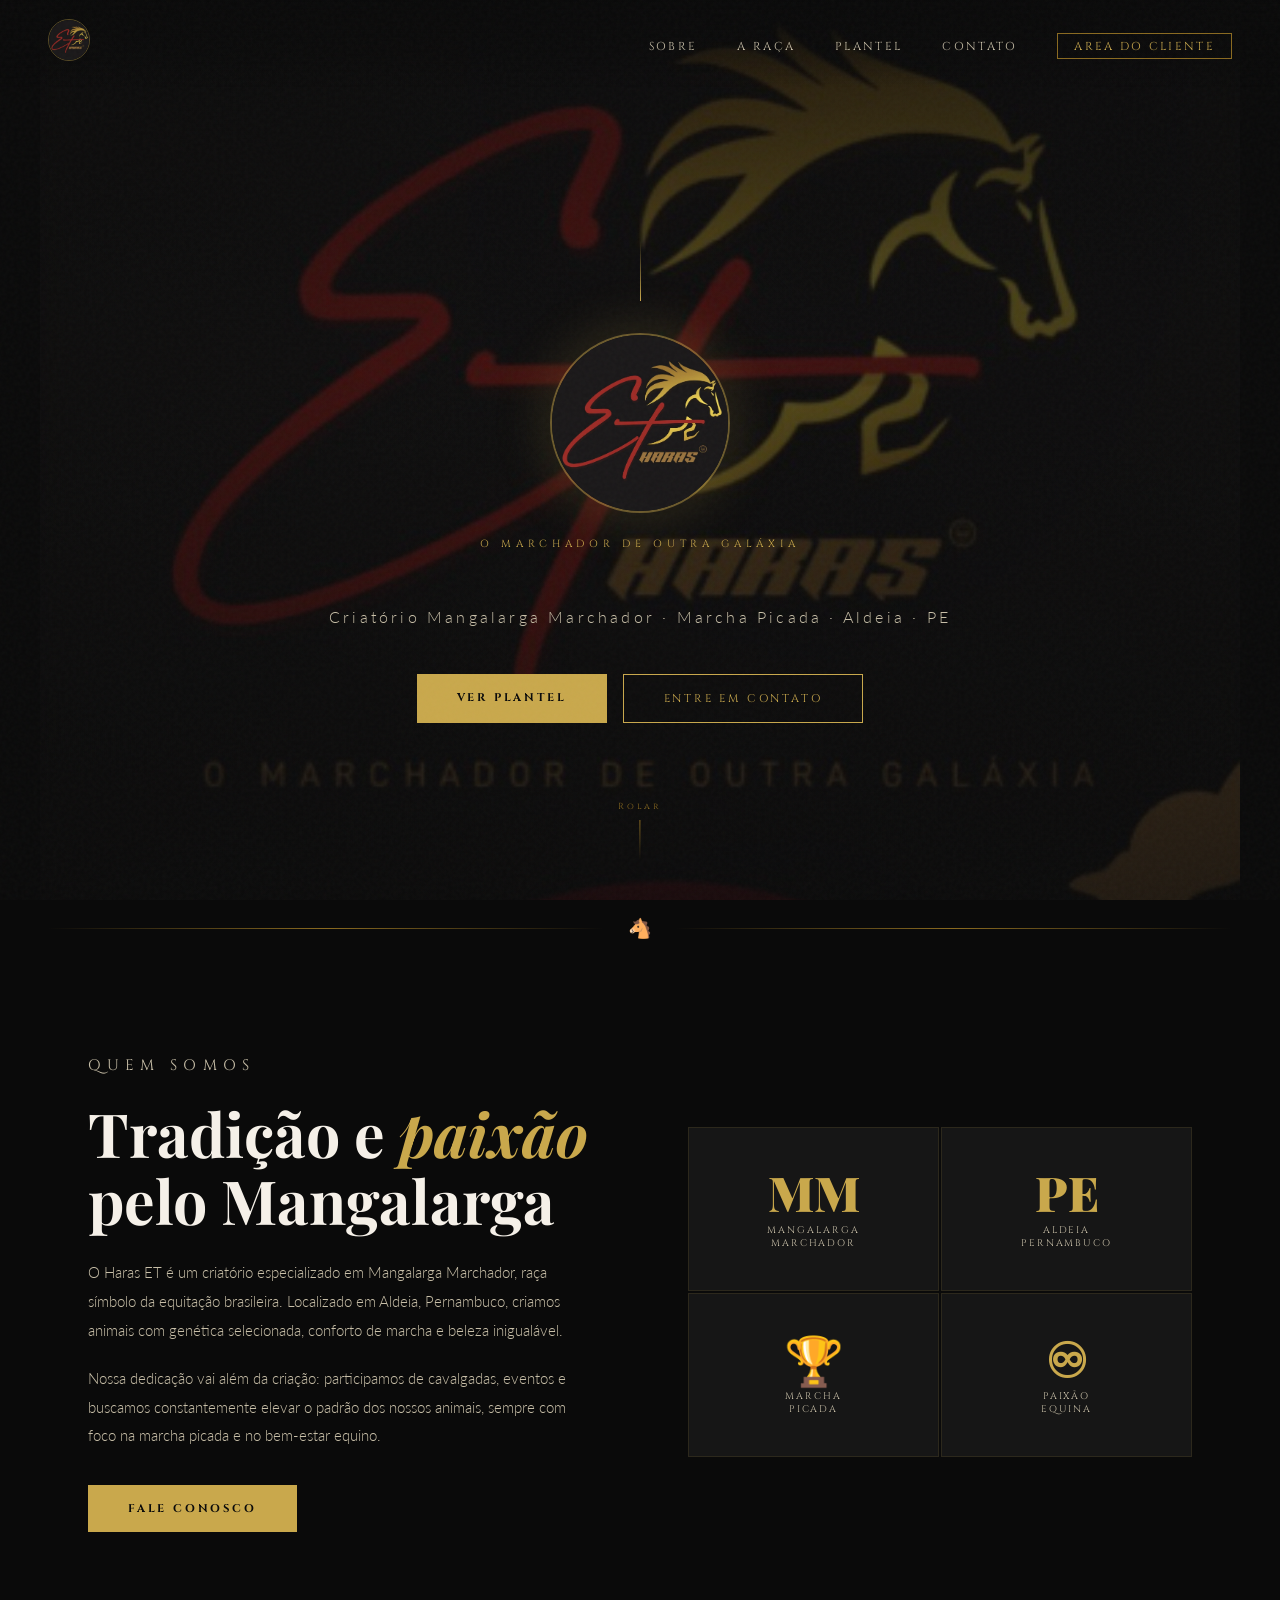
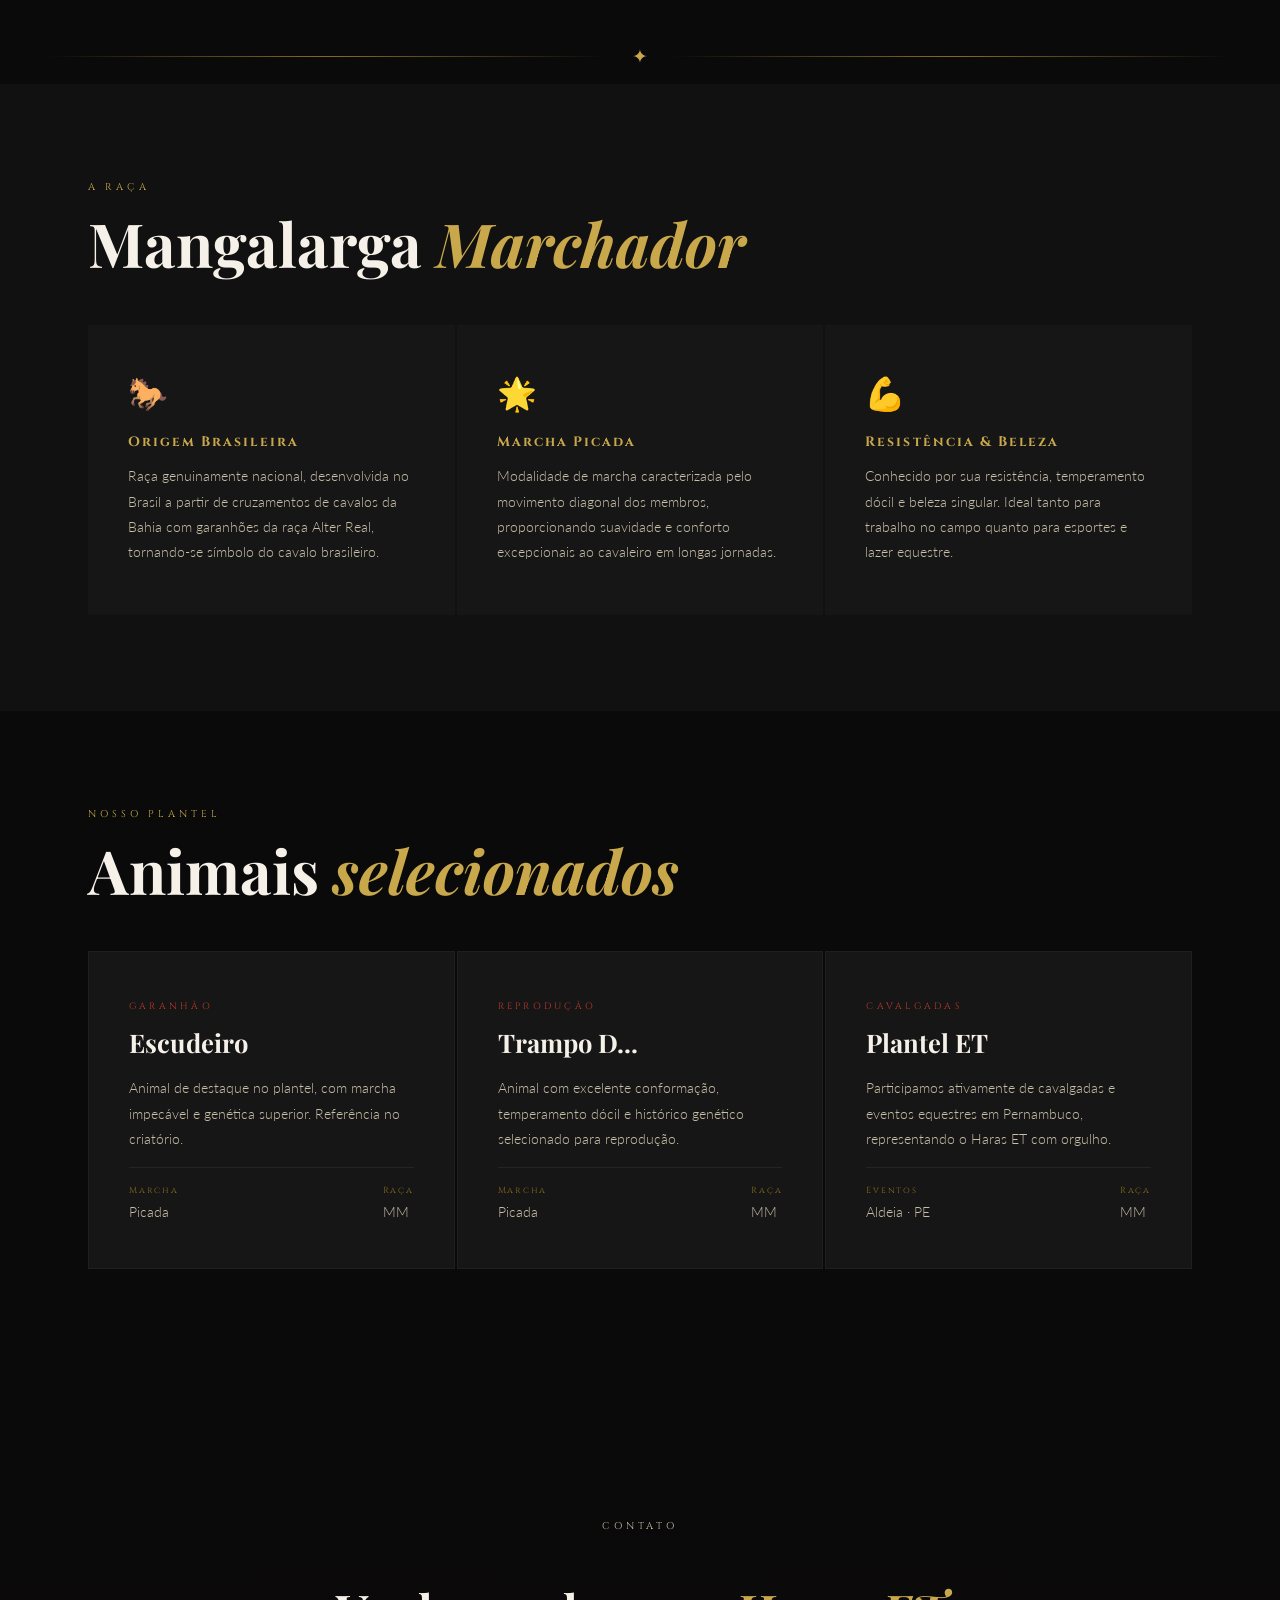
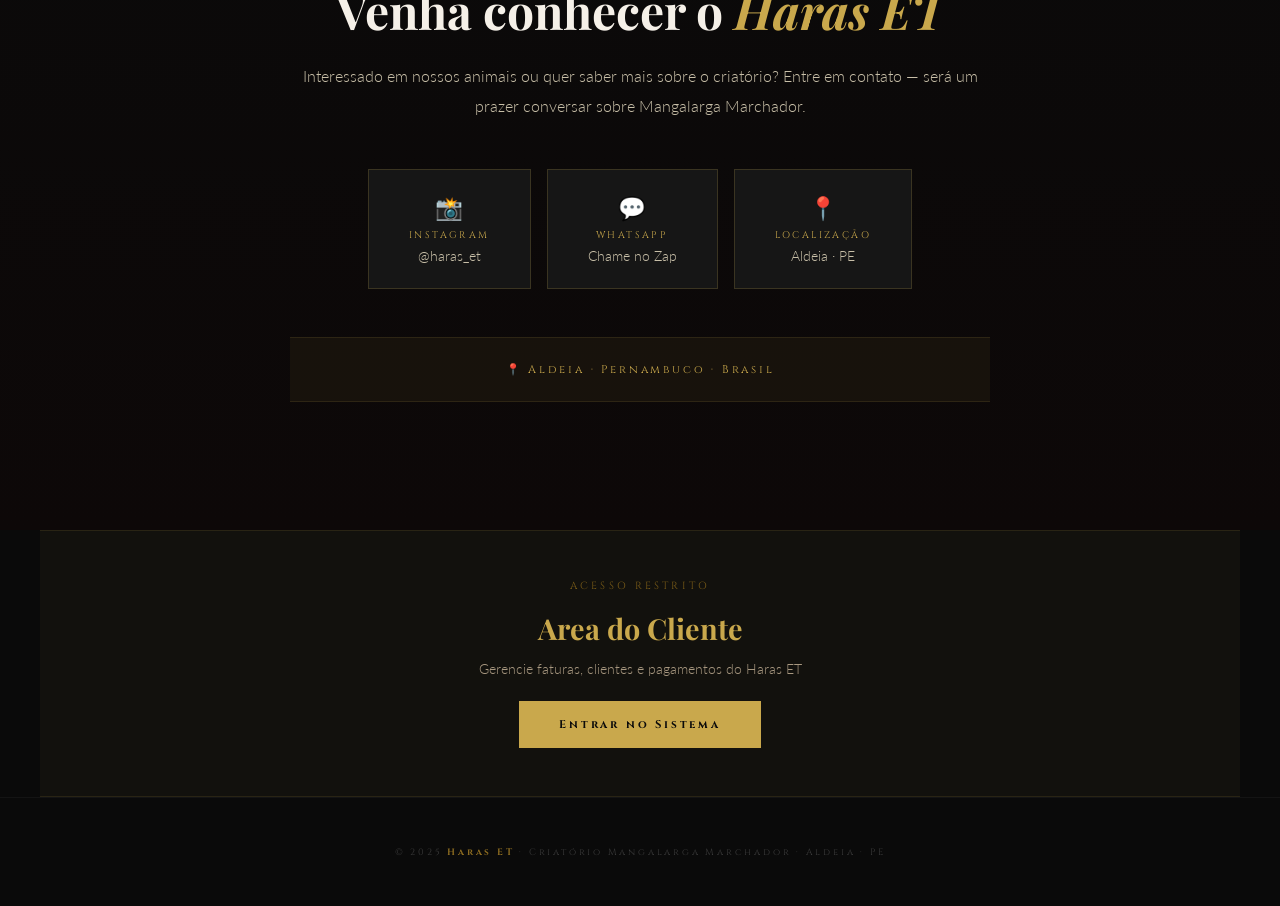
==== index.html @ 12cf3edc "Inicio" ====
<!DOCTYPE html>
<html lang="pt-BR">
<head>
  <meta charset="UTF-8" />
  <meta name="viewport" content="width=device-width, initial-scale=1.0" />
  <title>Haras ET — Criatório Mangalarga Marchador</title>
  <link href="https://fonts.googleapis.com/css2?family=Playfair+Display:ital,wght@0,700;0,900;1,700&family=Cinzel:wght@400;600;900&family=Lato:wght@300;400;700&display=swap" rel="stylesheet" />
  <style>
    :root {
      --gold: #c9a84c;
      --gold-light: #e8c97e;
      --gold-dark: #8a6a20;
      --red: #8b1a1a;
      --red-bright: #c0392b;
      --black: #0a0a0a;
      --black-soft: #111111;
      --black-card: #161616;
      --white: #f5f0e8;
      --white-dim: #c8bfa8;
      --grain: url("data:image/svg+xml,%3Csvg viewBox='0 0 256 256' xmlns='http://www.w3.org/2000/svg'%3E%3Cfilter id='noise'%3E%3CfeTurbulence type='fractalNoise' baseFrequency='0.9' numOctaves='4' stitchTiles='stitch'/%3E%3C/filter%3E%3Crect width='100%25' height='100%25' filter='url(%23noise)' opacity='0.08'/%3E%3C/svg%3E");
    }

    *, *::before, *::after { box-sizing: border-box; margin: 0; padding: 0; }

    html { scroll-behavior: smooth; }

    body {
      background: var(--black);
      color: var(--white);
      font-family: 'Lato', sans-serif;
      font-weight: 300;
      overflow-x: hidden;
    }

    /* ── GRAIN OVERLAY ── */
    body::before {
      content: '';
      position: fixed;
      inset: 0;
      background-image: var(--grain);
      pointer-events: none;
      z-index: 999;
      opacity: 0.4;
    }

    /* ── NAV ── */
    nav {
      position: fixed;
      top: 0; left: 0; right: 0;
      z-index: 100;
      display: flex;
      align-items: center;
      justify-content: space-between;
      padding: 1.2rem 3rem;
      background: linear-gradient(to bottom, rgba(10,10,10,0.95), transparent);
      transition: background 0.3s;
    }
    nav.scrolled {
      background: rgba(10,10,10,0.97);
      border-bottom: 1px solid rgba(201,168,76,0.15);
    }
    .nav-logo {
      font-family: 'Cinzel', serif;
      font-size: 1.1rem;
      font-weight: 900;
      letter-spacing: 0.25em;
      color: var(--gold);
      text-transform: uppercase;
      text-decoration: none;
    }
    .nav-links {
      display: flex;
      gap: 2.5rem;
      list-style: none;
    }
    .nav-links a {
      font-family: 'Cinzel', serif;
      font-size: 0.72rem;
      letter-spacing: 0.2em;
      color: var(--white-dim);
      text-decoration: none;
      text-transform: uppercase;
      transition: color 0.2s;
    }
    .nav-links a:hover { color: var(--gold); }
    .nav-cliente { color: var(--gold) !important; border: 1px solid var(--gold-dark); padding: .3rem 1rem !important; transition: all .2s !important; }
    .nav-cliente:hover { background: rgba(201,168,76,.15) !important; border-color: var(--gold) !important; }

    /* ── HERO ── */
    #hero {
      position: relative;
      min-height: 100vh;
      display: flex;
      flex-direction: column;
      align-items: center;
      justify-content: center;
      text-align: center;
      padding: 8rem 2rem 4rem;
      overflow: hidden;
    }
    .hero-bg {
      position: absolute;
      inset: 0;
      background: var(--black);
    }
    .hero-banner-img {
      position: absolute;
      inset: 0;
      width: 100%;
      height: 100%;
      object-fit: cover;
      object-position: center top;
      opacity: 0.45;
      filter: saturate(1.1);
    }
    .hero-banner-overlay {
      position: absolute;
      inset: 0;
      background:
        linear-gradient(to bottom, rgba(10,10,10,0.55) 0%, rgba(10,10,10,0.2) 40%, rgba(10,10,10,0.7) 100%),
        linear-gradient(to right, rgba(10,10,10,0.3), transparent, rgba(10,10,10,0.3));
    }
    .hero-horse-bg {
      position: absolute;
      inset: 0;
      display: flex;
      align-items: center;
      justify-content: center;
      opacity: 0.04;
      pointer-events: none;
    }
    .hero-horse-bg svg {
      width: 70vmin;
      height: 70vmin;
    }
    .hero-line {
      width: 1px;
      height: 60px;
      background: linear-gradient(to bottom, transparent, var(--gold));
      margin: 0 auto 2rem;
      animation: fadeDown 1.2s ease forwards;
      opacity: 0;
      animation-delay: 0.3s;
    }
    .hero-tag {
      font-family: 'Cinzel', serif;
      font-size: 0.65rem;
      letter-spacing: 0.45em;
      color: var(--gold);
      text-transform: uppercase;
      margin-bottom: 1.5rem;
      opacity: 0;
      animation: fadeUp 1s ease forwards;
      animation-delay: 0.6s;
    }
    .hero-title {
      font-family: 'Playfair Display', serif;
      font-size: clamp(4rem, 12vw, 9rem);
      font-weight: 900;
      line-height: 0.9;
      letter-spacing: -0.02em;
      margin-bottom: 0.3rem;
      opacity: 0;
      animation: fadeUp 1s ease forwards;
      animation-delay: 0.8s;
    }
    .hero-title .et {
      color: var(--red-bright);
      font-style: italic;
    }
    .hero-title .haras {
      display: block;
      font-size: 0.38em;
      letter-spacing: 0.55em;
      color: var(--gold);
      font-style: normal;
      font-weight: 400;
      font-family: 'Cinzel', serif;
      margin-top: 0.4em;
    }
    .hero-sub {
      font-family: 'Lato', sans-serif;
      font-weight: 300;
      font-size: clamp(0.85rem, 2vw, 1rem);
      letter-spacing: 0.2em;
      color: var(--white-dim);
      margin-top: 2rem;
      opacity: 0;
      animation: fadeUp 1s ease forwards;
      animation-delay: 1s;
    }
    .hero-cta {
      margin-top: 3rem;
      opacity: 0;
      animation: fadeUp 1s ease forwards;
      animation-delay: 1.2s;
      display: flex;
      gap: 1rem;
      flex-wrap: wrap;
      justify-content: center;
    }
    .btn {
      font-family: 'Cinzel', serif;
      font-size: 0.7rem;
      letter-spacing: 0.25em;
      text-transform: uppercase;
      padding: 1rem 2.5rem;
      border: none;
      cursor: pointer;
      text-decoration: none;
      transition: all 0.3s;
      display: inline-block;
    }
    .btn-primary {
      background: var(--gold);
      color: var(--black);
      font-weight: 700;
    }
    .btn-primary:hover {
      background: var(--gold-light);
      transform: translateY(-2px);
      box-shadow: 0 8px 30px rgba(201,168,76,0.4);
    }
    .btn-outline {
      background: transparent;
      color: var(--gold);
      border: 1px solid var(--gold);
    }
    .btn-outline:hover {
      background: rgba(201,168,76,0.1);
      transform: translateY(-2px);
    }
    .scroll-hint {
      position: absolute;
      bottom: 2.5rem;
      left: 50%;
      transform: translateX(-50%);
      display: flex;
      flex-direction: column;
      align-items: center;
      gap: 0.5rem;
      opacity: 0;
      animation: fadeIn 1s ease forwards;
      animation-delay: 1.8s;
    }
    .scroll-hint span {
      font-family: 'Cinzel', serif;
      font-size: 0.55rem;
      letter-spacing: 0.3em;
      color: var(--gold-dark);
    }
    .scroll-dot {
      width: 1px;
      height: 40px;
      background: linear-gradient(to bottom, var(--gold-dark), transparent);
      animation: scrollPulse 2s ease-in-out infinite;
    }

    /* ── DIVIDER ── */
    .divider {
      display: flex;
      align-items: center;
      gap: 1.5rem;
      padding: 0 3rem;
      margin: 1rem 0;
    }
    .divider-line { flex: 1; height: 1px; background: linear-gradient(to right, transparent, var(--gold-dark), transparent); }
    .divider-emblem {
      color: var(--gold);
      font-size: 1.2rem;
    }

    /* ── SECTIONS ── */
    section {
      padding: 6rem 3rem;
      max-width: 1200px;
      margin: 0 auto;
    }
    .section-label {
      font-family: 'Cinzel', serif;
      font-size: 0.62rem;
      letter-spacing: 0.4em;
      color: var(--gold);
      text-transform: uppercase;
      margin-bottom: 1rem;
    }
    .section-title {
      font-family: 'Playfair Display', serif;
      font-size: clamp(2.2rem, 5vw, 3.8rem);
      font-weight: 700;
      line-height: 1.1;
      margin-bottom: 1.5rem;
    }
    .section-title em { color: var(--gold); font-style: italic; }

    /* ── ABOUT ── */
    #sobre {
      display: grid;
      grid-template-columns: 1fr 1fr;
      gap: 6rem;
      align-items: center;
    }
    .about-text p {
      color: var(--white-dim);
      line-height: 1.9;
      margin-bottom: 1.2rem;
      font-size: 0.95rem;
    }
    .about-stats {
      display: grid;
      grid-template-columns: 1fr 1fr;
      gap: 2px;
    }
    .stat-card {
      background: var(--black-card);
      border: 1px solid rgba(201,168,76,0.12);
      padding: 2.5rem 2rem;
      text-align: center;
      position: relative;
      transition: border-color 0.3s, transform 0.3s;
    }
    .stat-card:hover {
      border-color: rgba(201,168,76,0.5);
      transform: translateY(-3px);
    }
    .stat-card::before {
      content: '';
      position: absolute;
      top: 0; left: 0; right: 0;
      height: 2px;
      background: linear-gradient(to right, transparent, var(--gold), transparent);
      opacity: 0;
      transition: opacity 0.3s;
    }
    .stat-card:hover::before { opacity: 1; }
    .stat-number {
      font-family: 'Playfair Display', serif;
      font-size: 3rem;
      font-weight: 900;
      color: var(--gold);
      line-height: 1;
    }
    .stat-label {
      font-family: 'Cinzel', serif;
      font-size: 0.6rem;
      letter-spacing: 0.2em;
      color: var(--white-dim);
      text-transform: uppercase;
      margin-top: 0.5rem;
    }

    /* ── RAÇA ── */
    #raca {
      background: var(--black-soft);
      max-width: 100%;
      padding: 6rem 0;
    }
    #raca .inner {
      max-width: 1200px;
      margin: 0 auto;
      padding: 0 3rem;
    }
    .breed-grid {
      display: grid;
      grid-template-columns: repeat(3, 1fr);
      gap: 2px;
      margin-top: 3rem;
    }
    .breed-card {
      background: var(--black-card);
      padding: 3rem 2.5rem;
      border-bottom: 2px solid transparent;
      transition: border-color 0.3s, background 0.3s;
      position: relative;
      overflow: hidden;
    }
    .breed-card::after {
      content: '';
      position: absolute;
      bottom: 0; left: 0; right: 0;
      height: 2px;
      background: linear-gradient(to right, var(--red), var(--gold));
      transform: scaleX(0);
      transition: transform 0.4s ease;
    }
    .breed-card:hover::after { transform: scaleX(1); }
    .breed-card:hover { background: #1a1a1a; }
    .breed-icon {
      font-size: 2rem;
      margin-bottom: 1.2rem;
    }
    .breed-card h3 {
      font-family: 'Cinzel', serif;
      font-size: 0.85rem;
      letter-spacing: 0.15em;
      color: var(--gold);
      margin-bottom: 0.8rem;
    }
    .breed-card p {
      color: var(--white-dim);
      font-size: 0.88rem;
      line-height: 1.8;
    }

    /* ── CAVALOS ── */
    #cavalos .cards {
      display: grid;
      grid-template-columns: repeat(auto-fit, minmax(280px, 1fr));
      gap: 2px;
      margin-top: 3rem;
    }
    .horse-card {
      background: var(--black-card);
      border: 1px solid rgba(255,255,255,0.04);
      padding: 3rem 2.5rem;
      position: relative;
      cursor: default;
      transition: all 0.3s;
    }
    .horse-card:hover {
      border-color: rgba(201,168,76,0.3);
      transform: translateY(-4px);
      box-shadow: 0 20px 60px rgba(0,0,0,0.5);
    }
    .horse-category {
      font-family: 'Cinzel', serif;
      font-size: 0.58rem;
      letter-spacing: 0.35em;
      color: var(--red-bright);
      text-transform: uppercase;
      margin-bottom: 0.8rem;
    }
    .horse-name {
      font-family: 'Playfair Display', serif;
      font-size: 1.6rem;
      font-weight: 700;
      color: var(--white);
      margin-bottom: 1rem;
    }
    .horse-detail {
      display: flex;
      justify-content: space-between;
      border-top: 1px solid rgba(255,255,255,0.06);
      padding-top: 1rem;
      margin-top: 1rem;
    }
    .horse-detail-item span:first-child {
      display: block;
      font-family: 'Cinzel', serif;
      font-size: 0.55rem;
      letter-spacing: 0.2em;
      color: var(--gold-dark);
      margin-bottom: 0.3rem;
    }
    .horse-detail-item span:last-child {
      font-size: 0.85rem;
      color: var(--white-dim);
    }

    /* ── CONTATO ── */
    #contato {
      text-align: center;
      padding: 8rem 3rem;
      background: linear-gradient(to bottom, var(--black), #0d0808);
      max-width: 100%;
    }
    #contato .inner {
      max-width: 700px;
      margin: 0 auto;
    }
    #contato p {
      color: var(--white-dim);
      line-height: 1.9;
      margin: 1.5rem 0 3rem;
    }
    .contact-links {
      display: flex;
      gap: 1rem;
      justify-content: center;
      flex-wrap: wrap;
    }
    .contact-item {
      background: var(--black-card);
      border: 1px solid rgba(201,168,76,0.2);
      padding: 1.5rem 2.5rem;
      display: flex;
      flex-direction: column;
      align-items: center;
      gap: 0.4rem;
      text-decoration: none;
      transition: all 0.3s;
      min-width: 160px;
    }
    .contact-item:hover {
      border-color: var(--gold);
      background: rgba(201,168,76,0.06);
      transform: translateY(-3px);
    }
    .contact-item-icon { font-size: 1.4rem; }
    .contact-item-label {
      font-family: 'Cinzel', serif;
      font-size: 0.6rem;
      letter-spacing: 0.25em;
      color: var(--gold);
      text-transform: uppercase;
    }
    .contact-item-value {
      font-size: 0.85rem;
      color: var(--white-dim);
    }

    /* ── LOCATION ── */
    .location-bar {
      background: rgba(201,168,76,0.06);
      border-top: 1px solid rgba(201,168,76,0.12);
      border-bottom: 1px solid rgba(201,168,76,0.12);
      padding: 1.5rem 3rem;
      display: flex;
      align-items: center;
      justify-content: center;
      gap: 1rem;
      margin-top: 3rem;
    }
    .location-bar span {
      font-family: 'Cinzel', serif;
      font-size: 0.7rem;
      letter-spacing: 0.25em;
      color: var(--gold);
    }

    /* ── FOOTER ── */
    footer {
      padding: 3rem;
      text-align: center;
      border-top: 1px solid rgba(255,255,255,0.04);
    }
    footer p {
      font-family: 'Cinzel', serif;
      font-size: 0.58rem;
      letter-spacing: 0.3em;
      color: rgba(255,255,255,0.2);
    }
    footer strong { color: var(--gold-dark); }

    /* ── ANIMATIONS ── */
    @keyframes fadeUp {
      from { opacity: 0; transform: translateY(24px); }
      to { opacity: 1; transform: translateY(0); }
    }
    @keyframes fadeDown {
      from { opacity: 0; transform: translateY(-20px); }
      to { opacity: 1; transform: translateY(0); }
    }
    @keyframes fadeIn {
      from { opacity: 0; }
      to { opacity: 1; }
    }
    @keyframes scrollPulse {
      0%, 100% { opacity: 0.3; transform: scaleY(1); }
      50% { opacity: 1; transform: scaleY(1.15); }
    }

    /* ── REVEAL ON SCROLL ── */
    .reveal {
      opacity: 0;
      transform: translateY(30px);
      transition: opacity 0.8s ease, transform 0.8s ease;
    }
    .reveal.visible {
      opacity: 1;
      transform: translateY(0);
    }

    /* ── RESPONSIVE ── */
    @media (max-width: 768px) {
      nav { padding: 1rem 1.5rem; }
      .nav-links { display: none; }
      section { padding: 4rem 1.5rem; }
      #sobre { grid-template-columns: 1fr; gap: 3rem; }
      .breed-grid { grid-template-columns: 1fr; }
      .hero-title { font-size: clamp(3.5rem, 18vw, 6rem); }
      .divider { padding: 0 1.5rem; }
      #raca .inner { padding: 0 1.5rem; }
      #contato { padding: 5rem 1.5rem; }
    }
  </style>
</head>
<body>

<!-- ── NAV ── -->
<nav id="navbar">
  <a href="#" class="nav-logo"><img src="logo.jpg" alt="Haras ET" style="height:42px;width:42px;object-fit:cover;border-radius:50%;border:1px solid rgba(201,168,76,0.4)"/></a>
  <ul class="nav-links">
    <li><a href="#sobre">Sobre</a></li>
    <li><a href="#raca">A Raça</a></li>
    <li><a href="#cavalos">Plantel</a></li>
    <li><a href="#contato">Contato</a></li>
    <li><a href="sistema.html" class="nav-cliente">Area do Cliente</a></li>
  </ul>
</nav>

<!-- ── HERO ── -->
<section id="hero">
  <div class="hero-bg"></div>
  <img src="banner.jpg" alt="Haras ET" class="hero-banner-img"/>
  <div class="hero-banner-overlay"></div>

  <div class="hero-line"></div>
  <img src="logo.jpg" alt="Haras ET Logo" style="width:clamp(120px,22vw,180px);height:clamp(120px,22vw,180px);object-fit:cover;border-radius:50%;border:2px solid rgba(201,168,76,0.5);box-shadow:0 0 60px rgba(201,168,76,0.2);margin-bottom:1.5rem;opacity:0;animation:fadeUp 1s ease forwards;animation-delay:0.5s"/>
  <p class="hero-tag">O Marchador de Outra Galáxia</p>
  <p class="hero-sub">Criatório Mangalarga Marchador · Marcha Picada · Aldeia · PE</p>

  <div class="hero-cta">
    <a href="#cavalos" class="btn btn-primary">Ver Plantel</a>
    <a href="#contato" class="btn btn-outline">Entre em Contato</a>
  </div>

  <div class="scroll-hint">
    <span>Rolar</span>
    <div class="scroll-dot"></div>
  </div>
</section>

<div class="divider reveal">
  <div class="divider-line"></div>
  <div class="divider-emblem">🐴</div>
  <div class="divider-line"></div>
</div>

<!-- ── SOBRE ── -->
<section id="sobre">
  <div class="about-text reveal">
    <p class="section-label">Quem Somos</p>
    <h2 class="section-title">Tradição e <em>paixão</em> pelo Mangalarga</h2>
    <p>O Haras ET é um criatório especializado em Mangalarga Marchador, raça símbolo da equitação brasileira. Localizado em Aldeia, Pernambuco, criamos animais com genética selecionada, conforto de marcha e beleza inigualável.</p>
    <p>Nossa dedicação vai além da criação: participamos de cavalgadas, eventos e buscamos constantemente elevar o padrão dos nossos animais, sempre com foco na marcha picada e no bem-estar equino.</p>
    <a href="#contato" class="btn btn-primary" style="margin-top:1rem;">Fale conosco</a>
  </div>
  <div class="about-stats reveal">
    <div class="stat-card">
      <div class="stat-number">MM</div>
      <div class="stat-label">Mangalarga<br>Marchador</div>
    </div>
    <div class="stat-card">
      <div class="stat-number">PE</div>
      <div class="stat-label">Aldeia<br>Pernambuco</div>
    </div>
    <div class="stat-card">
      <div class="stat-number">🏆</div>
      <div class="stat-label">Marcha<br>Picada</div>
    </div>
    <div class="stat-card">
      <div class="stat-number">♾</div>
      <div class="stat-label">Paixão<br>Equina</div>
    </div>
  </div>
</section>

<div class="divider reveal">
  <div class="divider-line"></div>
  <div class="divider-emblem">✦</div>
  <div class="divider-line"></div>
</div>

<!-- ── RAÇA ── -->
<div id="raca">
  <div class="inner">
    <div class="reveal">
      <p class="section-label">A Raça</p>
      <h2 class="section-title">Mangalarga <em>Marchador</em></h2>
    </div>
    <div class="breed-grid">
      <div class="breed-card reveal">
        <div class="breed-icon">🐎</div>
        <h3>Origem Brasileira</h3>
        <p>Raça genuinamente nacional, desenvolvida no Brasil a partir de cruzamentos de cavalos da Bahia com garanhões da raça Alter Real, tornando-se símbolo do cavalo brasileiro.</p>
      </div>
      <div class="breed-card reveal">
        <div class="breed-icon">🌟</div>
        <h3>Marcha Picada</h3>
        <p>Modalidade de marcha caracterizada pelo movimento diagonal dos membros, proporcionando suavidade e conforto excepcionais ao cavaleiro em longas jornadas.</p>
      </div>
      <div class="breed-card reveal">
        <div class="breed-icon">💪</div>
        <h3>Resistência & Beleza</h3>
        <p>Conhecido por sua resistência, temperamento dócil e beleza singular. Ideal tanto para trabalho no campo quanto para esportes e lazer equestre.</p>
      </div>
    </div>
  </div>
</div>

<!-- ── CAVALOS ── -->
<section id="cavalos">
  <div class="reveal">
    <p class="section-label">Nosso Plantel</p>
    <h2 class="section-title">Animais <em>selecionados</em></h2>
  </div>
  <div class="cards">
    <div class="horse-card reveal">
      <div class="horse-category">Garanhão</div>
      <div class="horse-name">Escudeiro</div>
      <p style="color:var(--white-dim);font-size:0.88rem;line-height:1.8;margin-bottom:1rem;">Animal de destaque no plantel, com marcha impecável e genética superior. Referência no criatório.</p>
      <div class="horse-detail">
        <div class="horse-detail-item">
          <span>Marcha</span>
          <span>Picada</span>
        </div>
        <div class="horse-detail-item">
          <span>Raça</span>
          <span>MM</span>
        </div>
      </div>
    </div>
    <div class="horse-card reveal">
      <div class="horse-category">Reprodução</div>
      <div class="horse-name">Trampo D...</div>
      <p style="color:var(--white-dim);font-size:0.88rem;line-height:1.8;margin-bottom:1rem;">Animal com excelente conformação, temperamento dócil e histórico genético selecionado para reprodução.</p>
      <div class="horse-detail">
        <div class="horse-detail-item">
          <span>Marcha</span>
          <span>Picada</span>
        </div>
        <div class="horse-detail-item">
          <span>Raça</span>
          <span>MM</span>
        </div>
      </div>
    </div>
    <div class="horse-card reveal">
      <div class="horse-category">Cavalgadas</div>
      <div class="horse-name">Plantel ET</div>
      <p style="color:var(--white-dim);font-size:0.88rem;line-height:1.8;margin-bottom:1rem;">Participamos ativamente de cavalgadas e eventos equestres em Pernambuco, representando o Haras ET com orgulho.</p>
      <div class="horse-detail">
        <div class="horse-detail-item">
          <span>Eventos</span>
          <span>Aldeia · PE</span>
        </div>
        <div class="horse-detail-item">
          <span>Raça</span>
          <span>MM</span>
        </div>
      </div>
    </div>
  </div>
</section>

<!-- ── CONTATO ── -->
<div id="contato">
  <div class="inner">
    <div class="reveal">
      <p class="section-label">Contato</p>
      <h2 class="section-title" style="font-size:clamp(2rem,5vw,3rem);">Venha conhecer o <em>Haras ET</em></h2>
      <p>Interessado em nossos animais ou quer saber mais sobre o criatório? Entre em contato — será um prazer conversar sobre Mangalarga Marchador.</p>
    </div>
    <div class="contact-links reveal">
      <a href="https://www.instagram.com/haras_et" target="_blank" class="contact-item">
        <span class="contact-item-icon">📸</span>
        <span class="contact-item-label">Instagram</span>
        <span class="contact-item-value">@haras_et</span>
      </a>
      <a href="https://wa.me/55" class="contact-item">
        <span class="contact-item-icon">💬</span>
        <span class="contact-item-label">WhatsApp</span>
        <span class="contact-item-value">Chame no Zap</span>
      </a>
      <a href="#" class="contact-item">
        <span class="contact-item-icon">📍</span>
        <span class="contact-item-label">Localização</span>
        <span class="contact-item-value">Aldeia · PE</span>
      </a>
    </div>
    <div class="location-bar reveal">
      <span>📍 Aldeia · Pernambuco · Brasil</span>
    </div>
  </div>
</div>

<!-- ── FOOTER ── -->
<section id="area-cliente" style="background:rgba(201,168,76,0.04);border-top:1px solid rgba(201,168,76,0.12);border-bottom:1px solid rgba(201,168,76,0.12);padding:3rem;text-align:center">
  <p style="font-family:Cinzel,serif;font-size:.65rem;letter-spacing:.3em;color:#7a5c18;margin-bottom:1rem">ACESSO RESTRITO</p>
  <h3 style="font-family:Playfair Display,serif;font-size:1.8rem;color:#c9a84c;margin-bottom:.8rem">Area do Cliente</h3>
  <p style="color:#a89880;font-size:.9rem;margin-bottom:1.5rem">Gerencie faturas, clientes e pagamentos do Haras ET</p>
  <a href="sistema.html" style="font-family:Cinzel,serif;font-size:.7rem;letter-spacing:.25em;background:#c9a84c;color:#0a0a0a;padding:1rem 2.5rem;text-decoration:none;display:inline-block;font-weight:700;transition:all .2s">Entrar no Sistema</a>
</section>

<footer>
  <p>© 2025 <strong>Haras ET</strong> · Criatório Mangalarga Marchador · Aldeia · PE</p>
</footer>

<script>
  // Navbar scroll
  const nav = document.getElementById('navbar');
  window.addEventListener('scroll', () => {
    nav.classList.toggle('scrolled', window.scrollY > 50);
  });

  // Reveal on scroll
  const reveals = document.querySelectorAll('.reveal');
  const observer = new IntersectionObserver((entries) => {
    entries.forEach(entry => {
      if (entry.isIntersecting) {
        entry.target.classList.add('visible');
      }
    });
  }, { threshold: 0.12 });
  reveals.forEach(el => observer.observe(el));
</script>
</body>
</html>
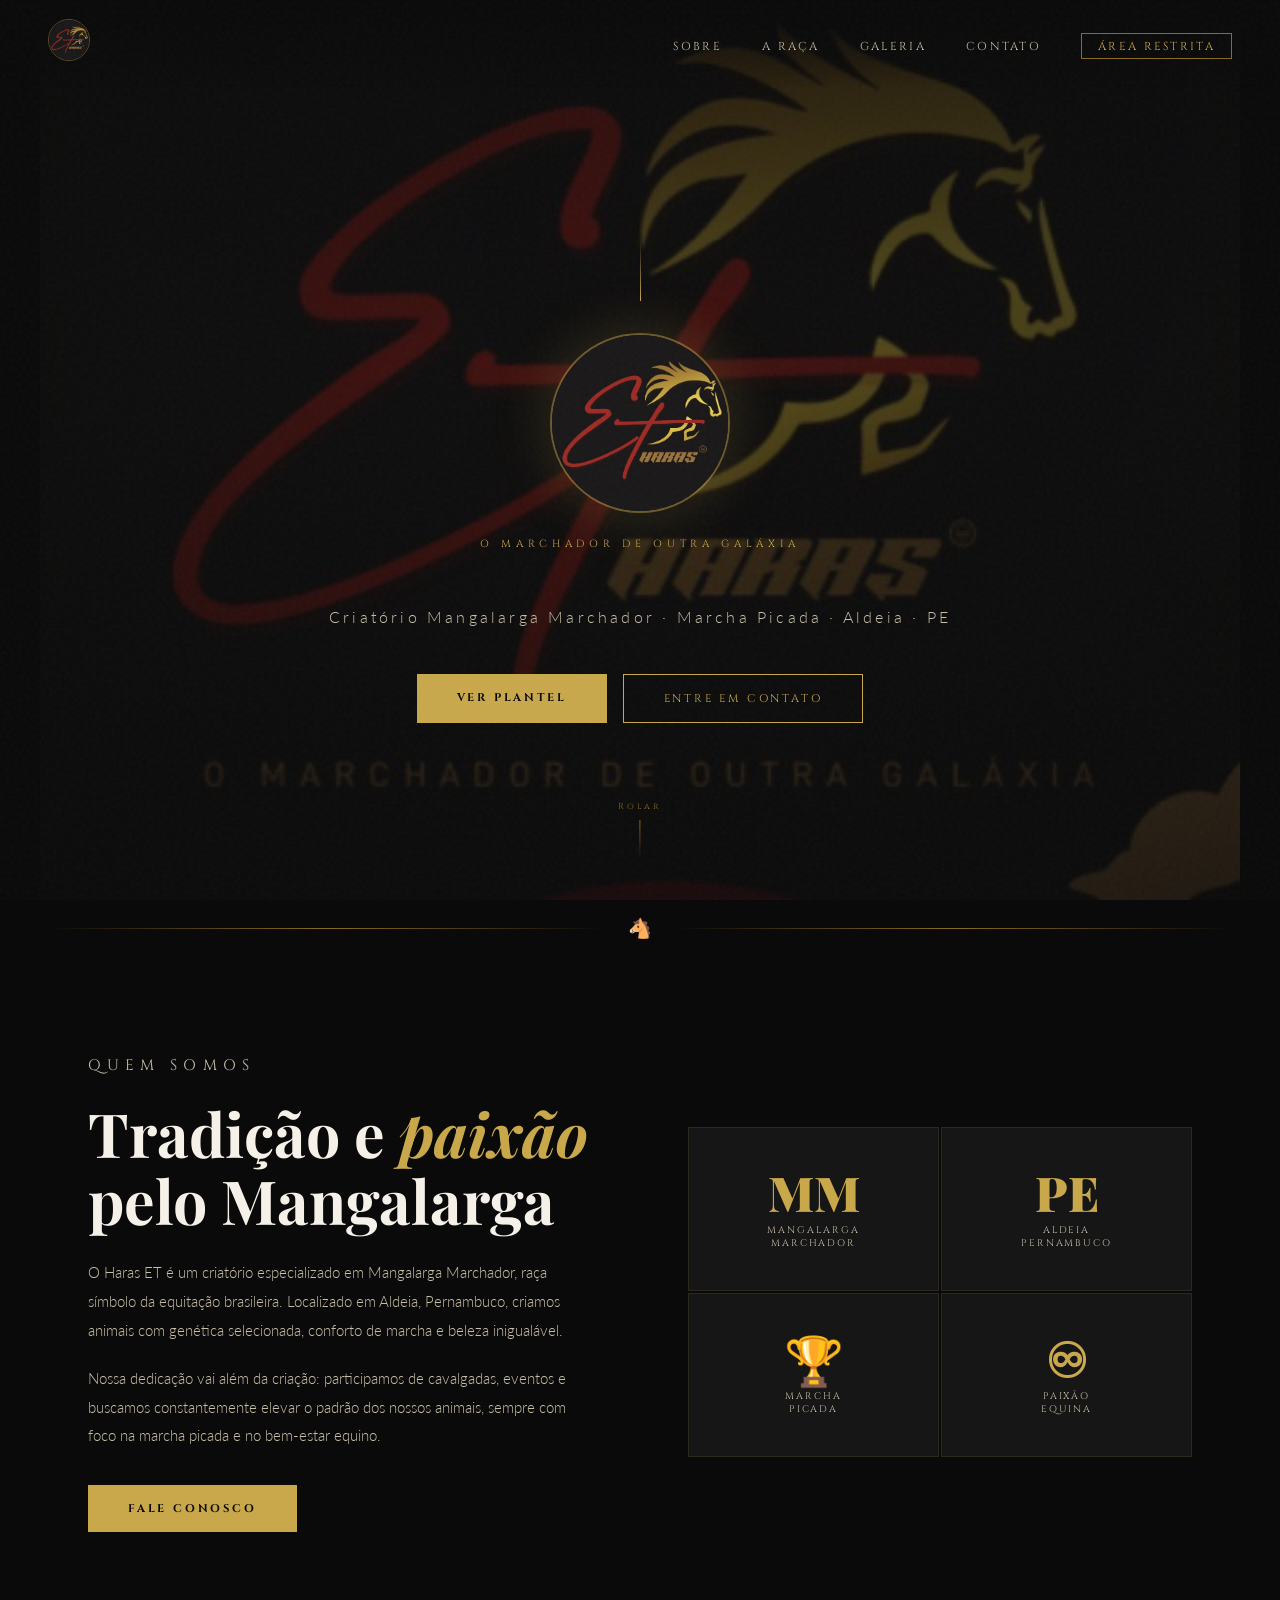
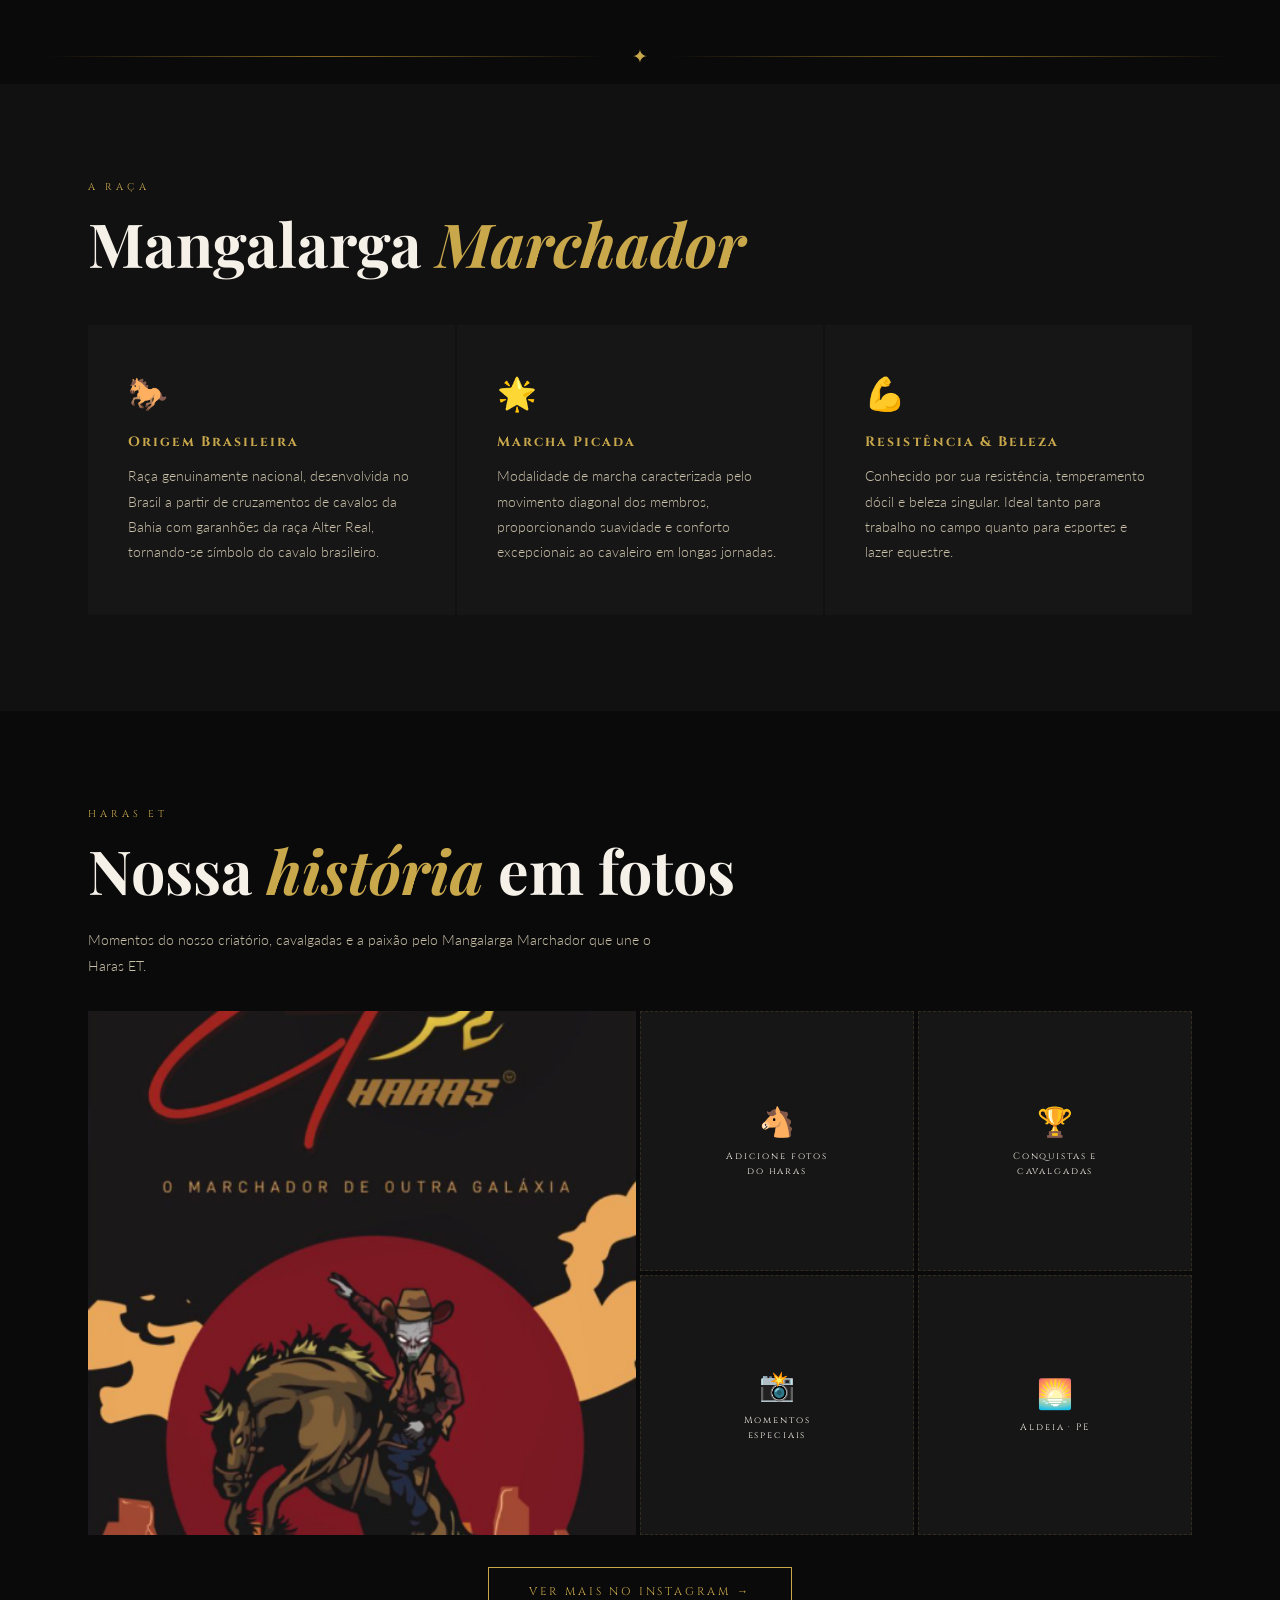
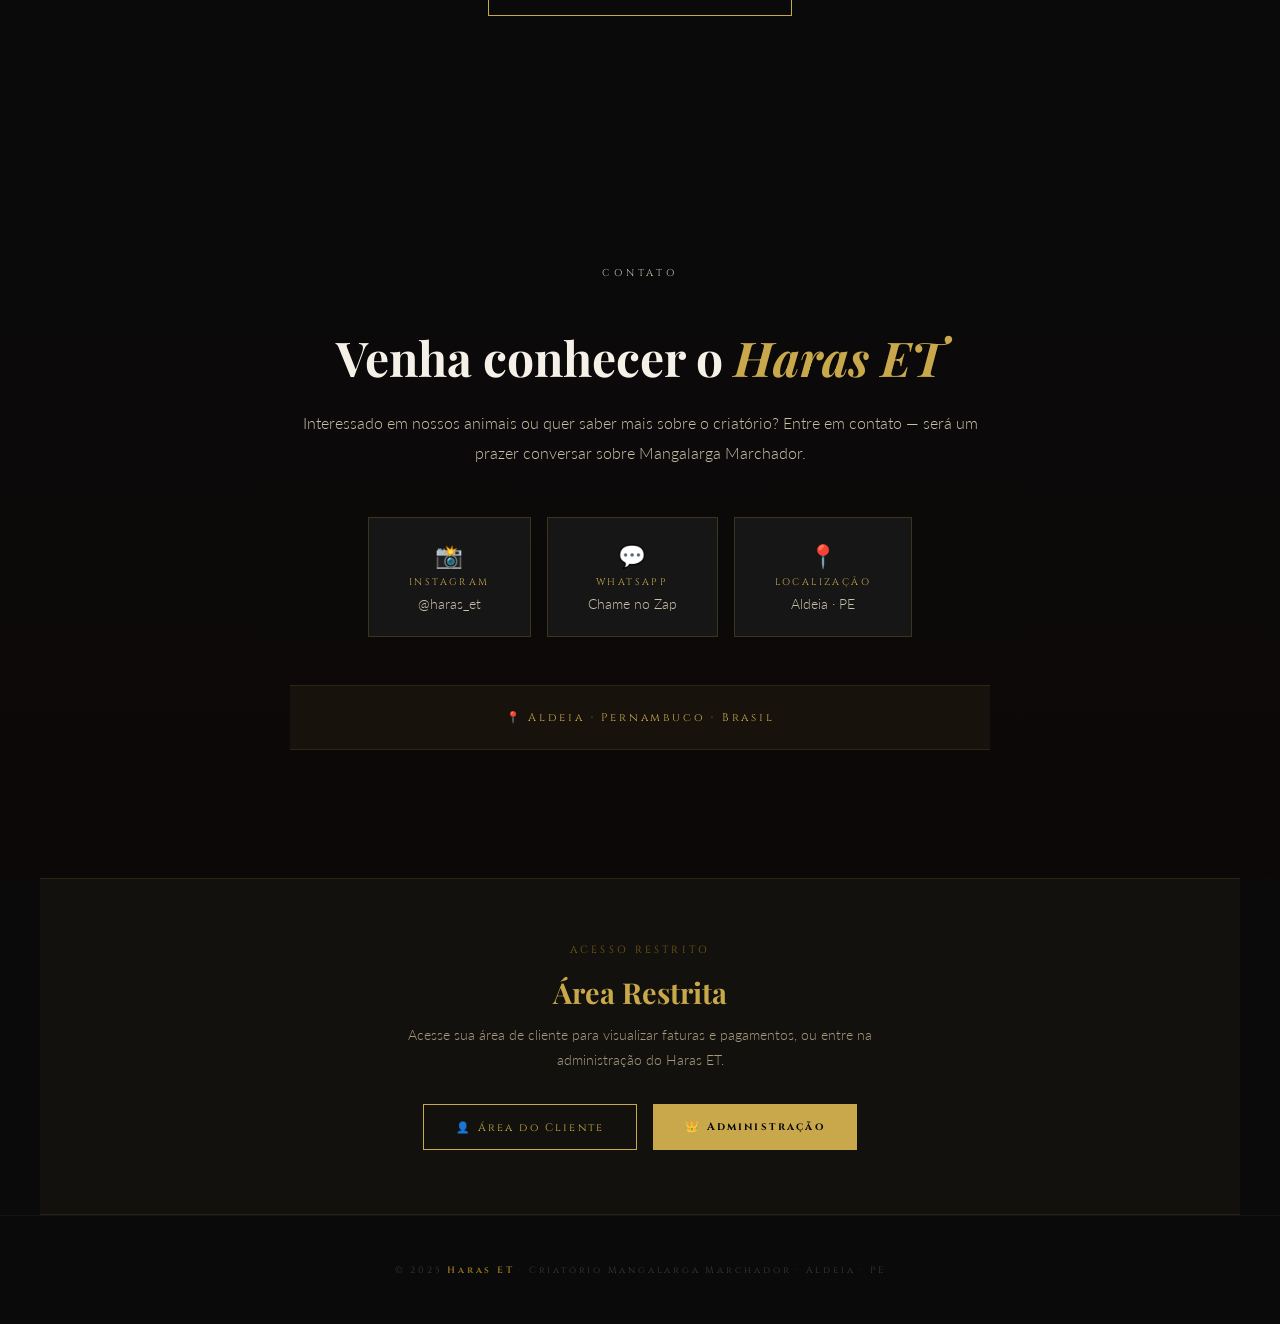
==== commit 5d513503: "Fixa URL da API no portal" ====
--- a/index.html
+++ b/index.html
@@ -583,6 +583,29 @@
       #raca .inner { padding: 0 1.5rem; }
       #contato { padding: 5rem 1.5rem; }
     }
+
+    /* GALLERY */
+    .gallery-grid {
+      display: grid;
+      grid-template-columns: 2fr 1fr 1fr;
+      grid-template-rows: 260px 260px;
+      gap: 4px;
+    }
+    .gallery-item { position: relative; overflow: hidden; background: var(--black-card); }
+    .gallery-item.large { grid-row: span 2; }
+    .gallery-item img { width: 100%; height: 100%; object-fit: cover; transition: transform .5s ease; display: block; }
+    .gallery-item:hover img { transform: scale(1.04); }
+    .gallery-overlay { position: absolute; inset: 0; background: linear-gradient(to top, rgba(0,0,0,.7), transparent); display: flex; align-items: flex-end; padding: 1.2rem; opacity: 0; transition: opacity .3s; }
+    .gallery-item:hover .gallery-overlay { opacity: 1; }
+    .gallery-overlay span { font-family: 'Cinzel', serif; font-size: .65rem; letter-spacing: .2em; color: var(--gold); text-transform: uppercase; }
+    .gallery-placeholder { width: 100%; height: 100%; display: flex; flex-direction: column; align-items: center; justify-content: center; gap: .6rem; border: 1px dashed rgba(201,168,76,0.15); }
+    .gp-icon { font-size: 1.8rem; }
+    .gp-txt { font-family: 'Cinzel', serif; font-size: .58rem; letter-spacing: .2em; color: var(--txt3); text-align: center; line-height: 1.6; }
+    @media(max-width: 768px) {
+      .gallery-grid { grid-template-columns: 1fr 1fr; grid-template-rows: auto; }
+      .gallery-item.large { grid-row: span 1; grid-column: span 2; height: 220px; }
+      .gallery-item { height: 150px; }
+    }
   </style>
 </head>
 <body>
@@ -593,9 +616,9 @@
   <ul class="nav-links">
     <li><a href="#sobre">Sobre</a></li>
     <li><a href="#raca">A Raça</a></li>
-    <li><a href="#cavalos">Plantel</a></li>
+    <li><a href="#galeria">Galeria</a></li>
     <li><a href="#contato">Contato</a></li>
-    <li><a href="sistema.html" class="nav-cliente">Area do Cliente</a></li>
+    <li><a href="acesso.html" class="nav-cliente">Área Restrita</a></li>
   </ul>
 </nav>
 
@@ -611,7 +634,7 @@
   <p class="hero-sub">Criatório Mangalarga Marchador · Marcha Picada · Aldeia · PE</p>
 
   <div class="hero-cta">
-    <a href="#cavalos" class="btn btn-primary">Ver Plantel</a>
+    <a href="#galeria" class="btn btn-primary">Ver Plantel</a>
     <a href="#contato" class="btn btn-outline">Entre em Contato</a>
   </div>
 
@@ -689,58 +712,45 @@
   </div>
 </div>
 
-<!-- ── CAVALOS ── -->
-<section id="cavalos">
+<!-- ── GALERIA ── -->
+<section id="galeria">
   <div class="reveal">
-    <p class="section-label">Nosso Plantel</p>
-    <h2 class="section-title">Animais <em>selecionados</em></h2>
-  </div>
-  <div class="cards">
-    <div class="horse-card reveal">
-      <div class="horse-category">Garanhão</div>
-      <div class="horse-name">Escudeiro</div>
-      <p style="color:var(--white-dim);font-size:0.88rem;line-height:1.8;margin-bottom:1rem;">Animal de destaque no plantel, com marcha impecável e genética superior. Referência no criatório.</p>
-      <div class="horse-detail">
-        <div class="horse-detail-item">
-          <span>Marcha</span>
-          <span>Picada</span>
-        </div>
-        <div class="horse-detail-item">
-          <span>Raça</span>
-          <span>MM</span>
-        </div>
+    <p class="section-label">Haras ET</p>
+    <h2 class="section-title">Nossa <em>história</em> em fotos</h2>
+    <p style="color:var(--white-dim);font-size:.9rem;line-height:1.8;margin-bottom:2rem;max-width:600px">Momentos do nosso criatório, cavalgadas e a paixão pelo Mangalarga Marchador que une o Haras ET.</p>
+  </div>
+  <div class="gallery-grid reveal">
+    <div class="gallery-item large">
+      <img src="banner.jpg" alt="Haras ET" loading="lazy"/>
+      <div class="gallery-overlay"><span>O Marchador de Outra Galáxia</span></div>
+    </div>
+    <div class="gallery-item">
+      <div class="gallery-placeholder">
+        <span class="gp-icon">🐴</span>
+        <span class="gp-txt">Adicione fotos<br>do haras</span>
       </div>
     </div>
-    <div class="horse-card reveal">
-      <div class="horse-category">Reprodução</div>
-      <div class="horse-name">Trampo D...</div>
-      <p style="color:var(--white-dim);font-size:0.88rem;line-height:1.8;margin-bottom:1rem;">Animal com excelente conformação, temperamento dócil e histórico genético selecionado para reprodução.</p>
-      <div class="horse-detail">
-        <div class="horse-detail-item">
-          <span>Marcha</span>
-          <span>Picada</span>
-        </div>
-        <div class="horse-detail-item">
-          <span>Raça</span>
-          <span>MM</span>
-        </div>
+    <div class="gallery-item">
+      <div class="gallery-placeholder">
+        <span class="gp-icon">🏆</span>
+        <span class="gp-txt">Conquistas e<br>cavalgadas</span>
       </div>
     </div>
-    <div class="horse-card reveal">
-      <div class="horse-category">Cavalgadas</div>
-      <div class="horse-name">Plantel ET</div>
-      <p style="color:var(--white-dim);font-size:0.88rem;line-height:1.8;margin-bottom:1rem;">Participamos ativamente de cavalgadas e eventos equestres em Pernambuco, representando o Haras ET com orgulho.</p>
-      <div class="horse-detail">
-        <div class="horse-detail-item">
-          <span>Eventos</span>
-          <span>Aldeia · PE</span>
-        </div>
-        <div class="horse-detail-item">
-          <span>Raça</span>
-          <span>MM</span>
-        </div>
+    <div class="gallery-item">
+      <div class="gallery-placeholder">
+        <span class="gp-icon">📸</span>
+        <span class="gp-txt">Momentos<br>especiais</span>
       </div>
     </div>
+    <div class="gallery-item">
+      <div class="gallery-placeholder">
+        <span class="gp-icon">🌅</span>
+        <span class="gp-txt">Aldeia · PE</span>
+      </div>
+    </div>
+  </div>
+  <div class="reveal" style="text-align:center;margin-top:2rem">
+    <a href="https://www.instagram.com/haras_et" target="_blank" class="btn btn-outline">Ver mais no Instagram →</a>
   </div>
 </section>
 
@@ -776,11 +786,14 @@
 </div>
 
 <!-- ── FOOTER ── -->
-<section id="area-cliente" style="background:rgba(201,168,76,0.04);border-top:1px solid rgba(201,168,76,0.12);border-bottom:1px solid rgba(201,168,76,0.12);padding:3rem;text-align:center">
+<section id="area-cliente" style="background:rgba(201,168,76,0.04);border-top:1px solid rgba(201,168,76,0.12);border-bottom:1px solid rgba(201,168,76,0.12);padding:4rem 3rem;text-align:center">
   <p style="font-family:Cinzel,serif;font-size:.65rem;letter-spacing:.3em;color:#7a5c18;margin-bottom:1rem">ACESSO RESTRITO</p>
-  <h3 style="font-family:Playfair Display,serif;font-size:1.8rem;color:#c9a84c;margin-bottom:.8rem">Area do Cliente</h3>
-  <p style="color:#a89880;font-size:.9rem;margin-bottom:1.5rem">Gerencie faturas, clientes e pagamentos do Haras ET</p>
-  <a href="sistema.html" style="font-family:Cinzel,serif;font-size:.7rem;letter-spacing:.25em;background:#c9a84c;color:#0a0a0a;padding:1rem 2.5rem;text-decoration:none;display:inline-block;font-weight:700;transition:all .2s">Entrar no Sistema</a>
+  <h3 style="font-family:'Playfair Display',serif;font-size:1.8rem;color:#c9a84c;margin-bottom:.8rem">Área Restrita</h3>
+  <p style="color:#a89880;font-size:.9rem;margin-bottom:2rem;max-width:480px;margin-left:auto;margin-right:auto;line-height:1.7">Acesse sua área de cliente para visualizar faturas e pagamentos, ou entre na administração do Haras ET.</p>
+  <div style="display:flex;gap:1rem;justify-content:center;flex-wrap:wrap">
+    <a href="acesso.html#cliente" style="font-family:Cinzel,serif;font-size:.68rem;letter-spacing:.2em;background:transparent;color:#c9a84c;border:1px solid #c9a84c;padding:.9rem 2rem;text-decoration:none;display:inline-block;transition:all .2s">👤 Área do Cliente</a>
+    <a href="acesso.html#admin" style="font-family:Cinzel,serif;font-size:.68rem;letter-spacing:.2em;background:#c9a84c;color:#0a0a0a;padding:.9rem 2rem;text-decoration:none;display:inline-block;font-weight:700;transition:all .2s">👑 Administração</a>
+  </div>
 </section>
 
 <footer>
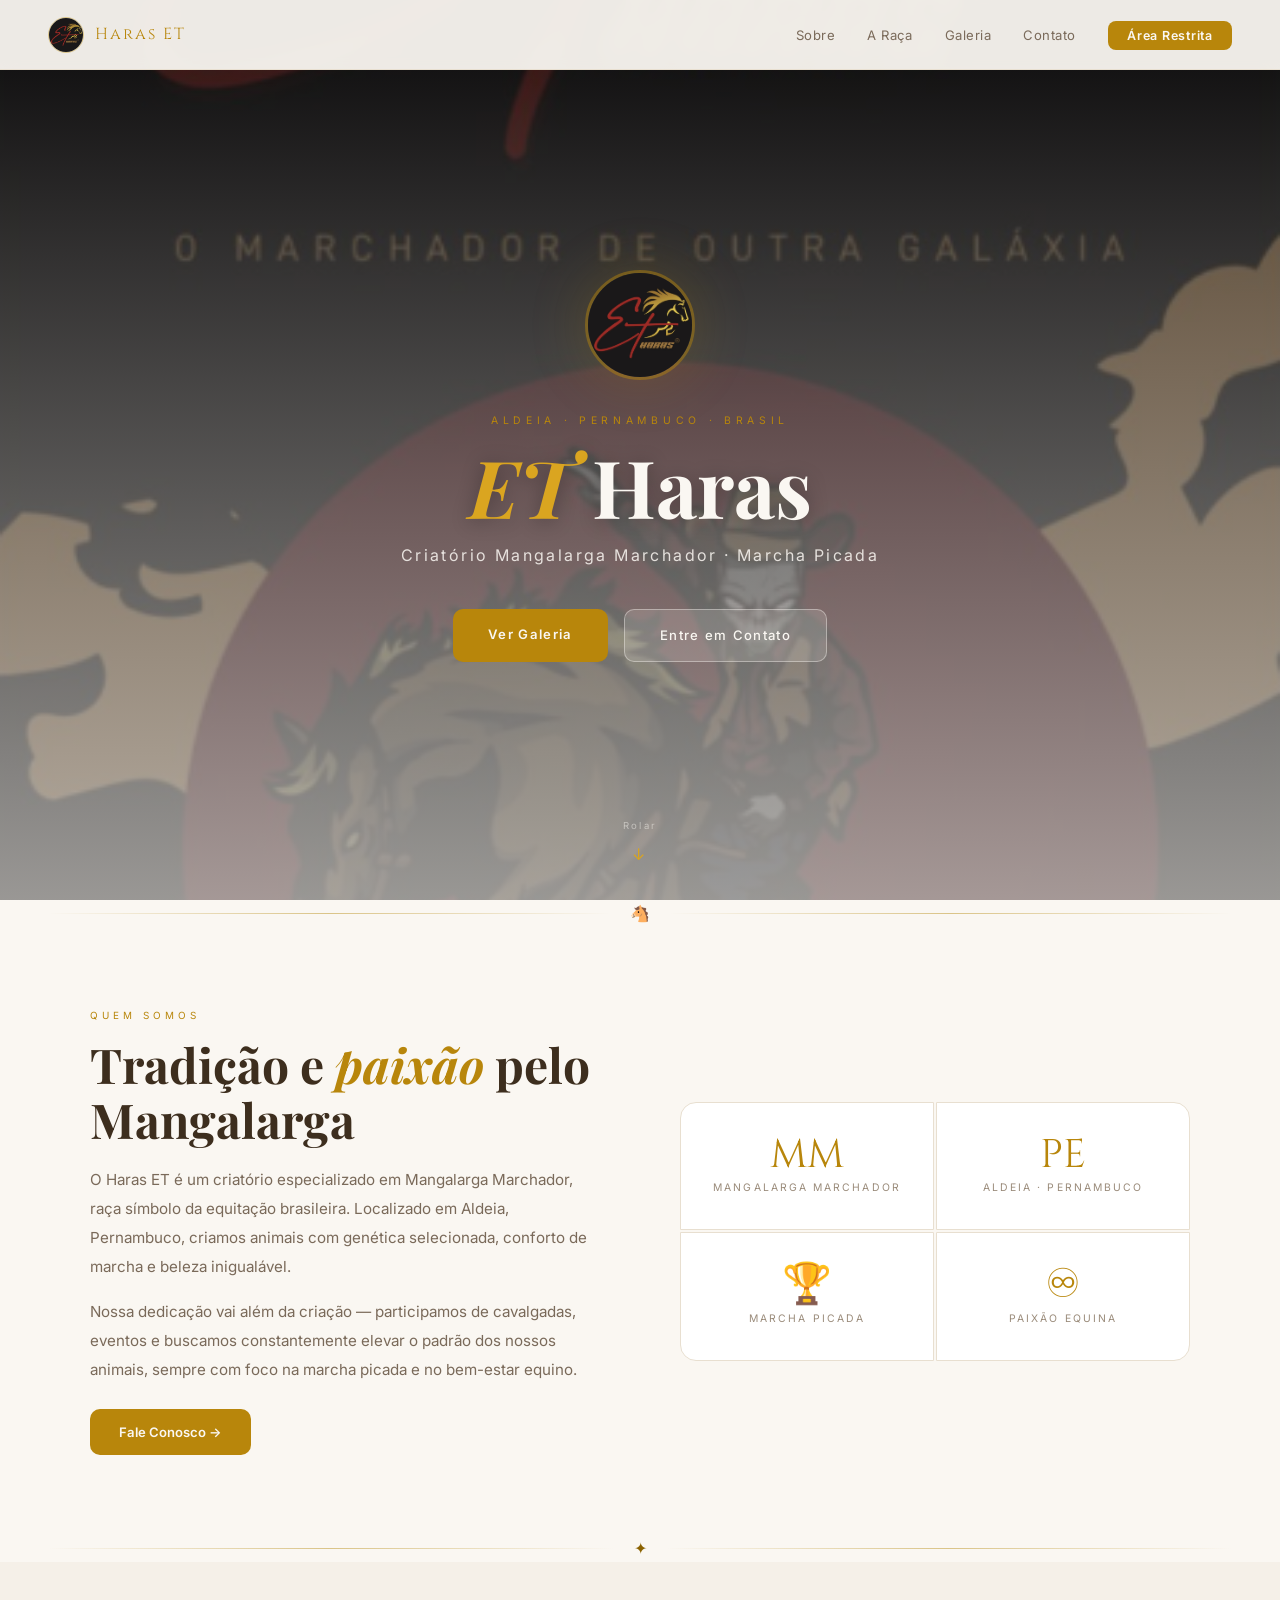
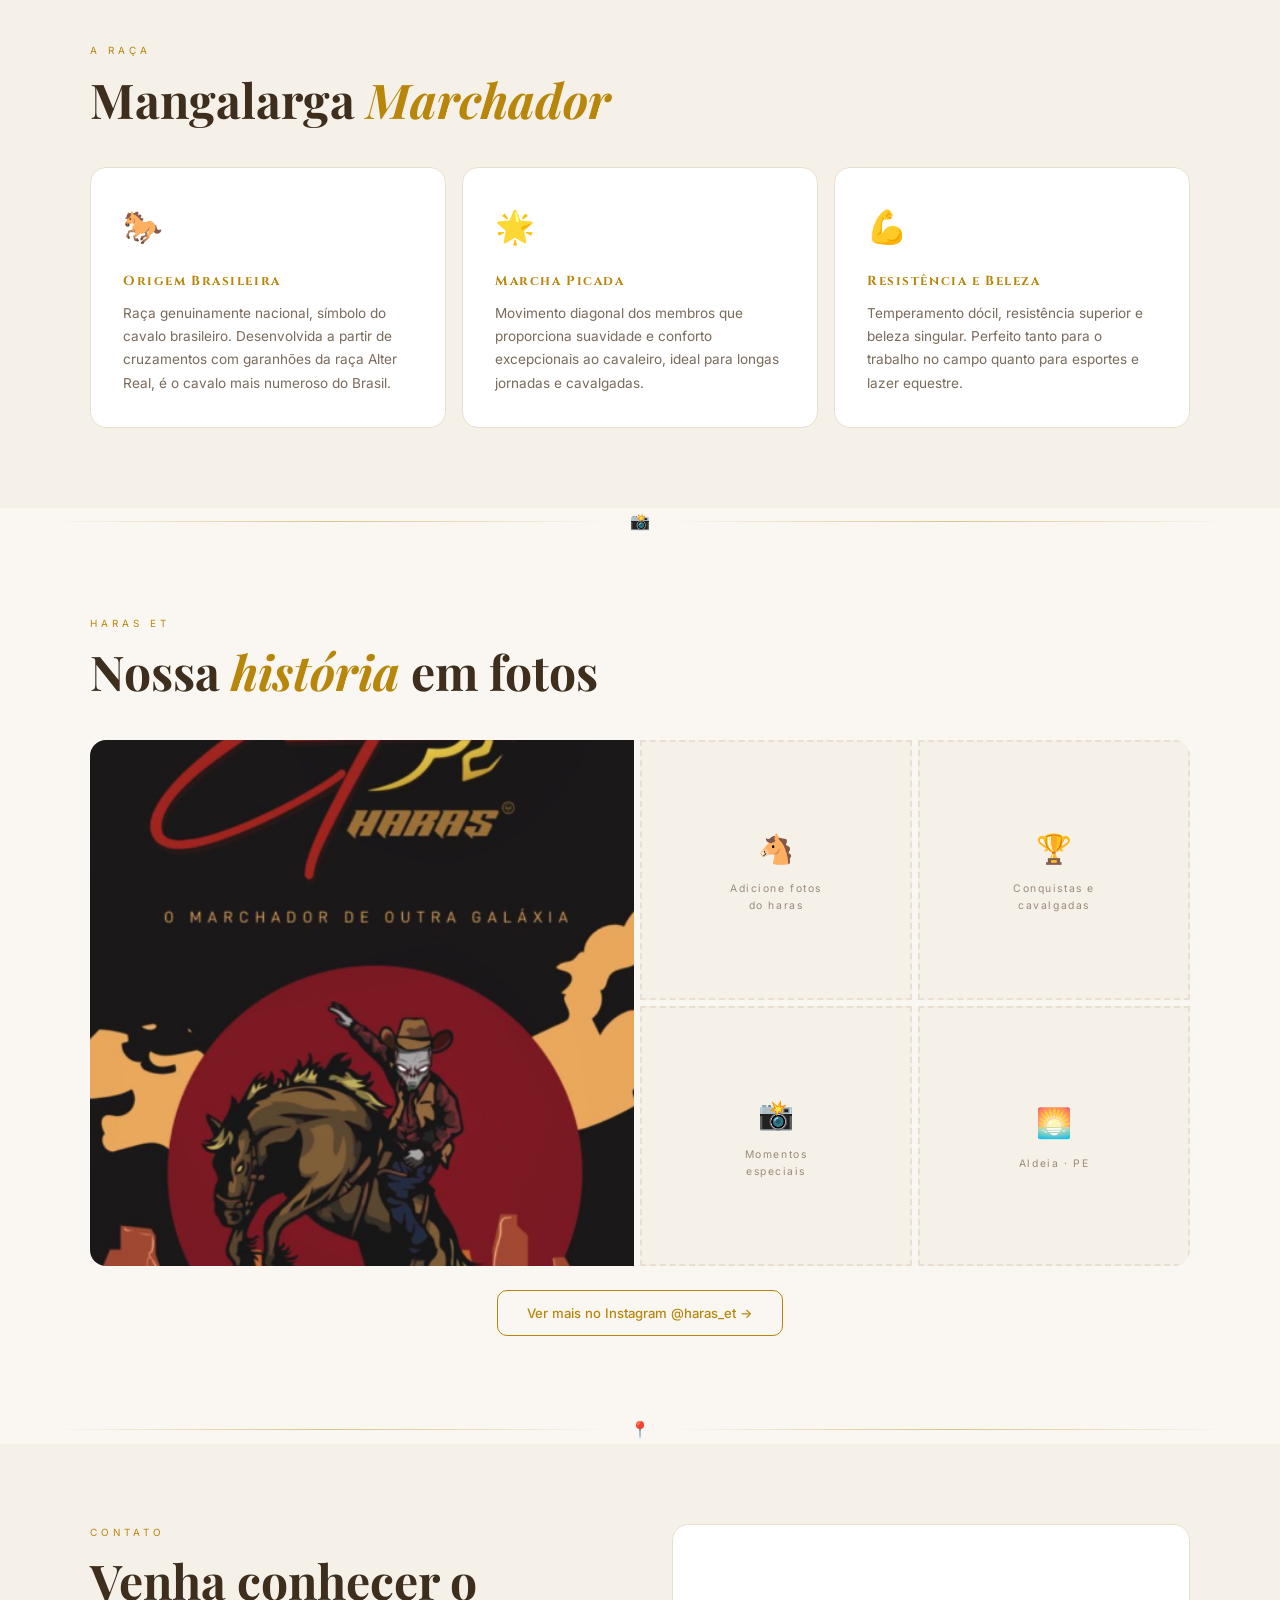
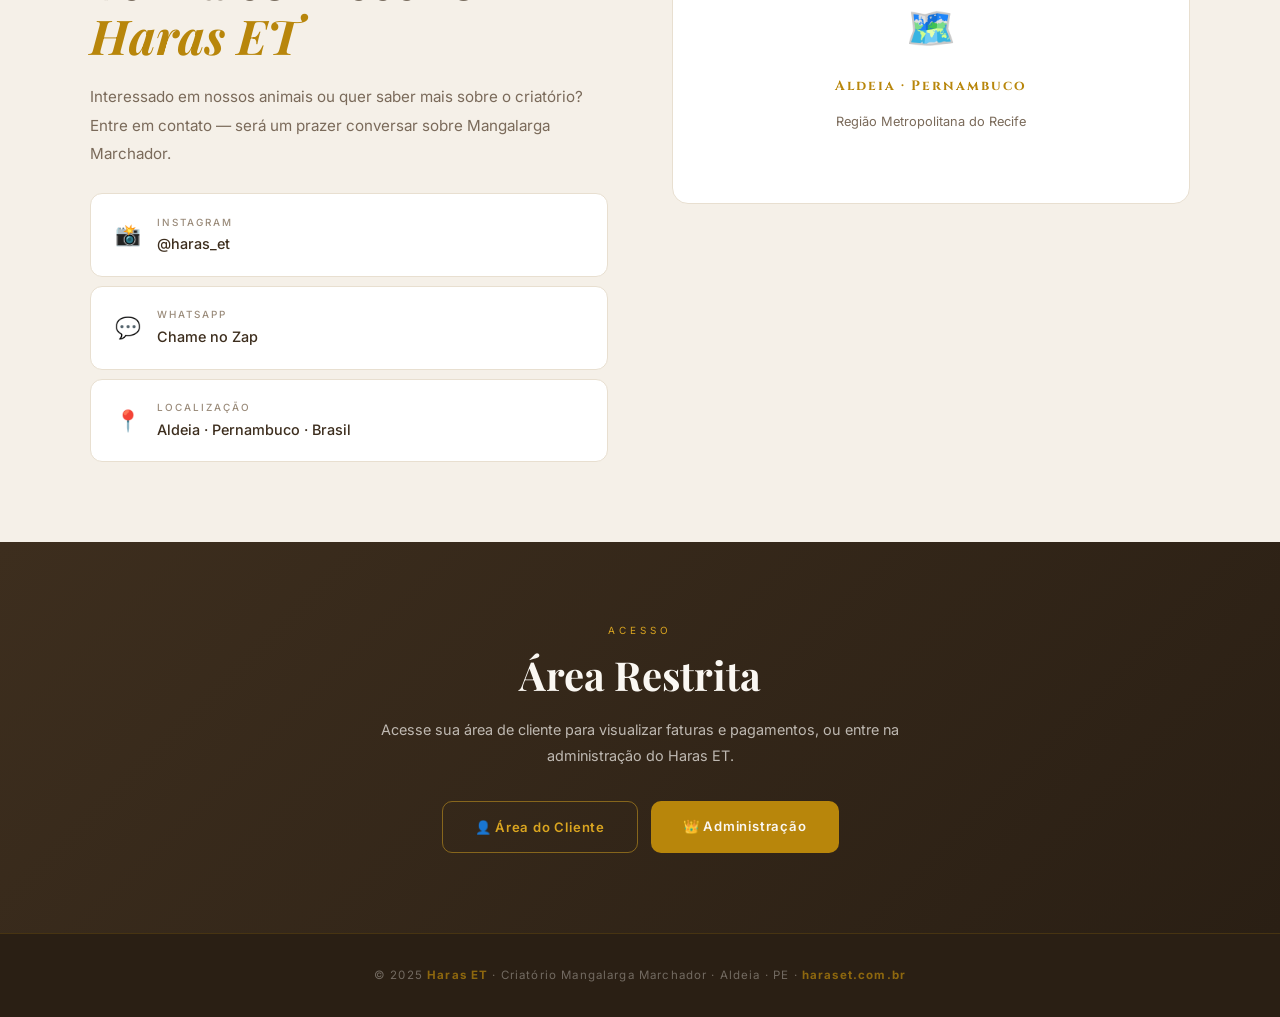
==== commit e80c09f5: "Sistema completo no tema claro creme e dourado" ====
--- a/index.html
+++ b/index.html
@@ -1,822 +1,498 @@
 <!DOCTYPE html>
 <html lang="pt-BR">
 <head>
-  <meta charset="UTF-8" />
-  <meta name="viewport" content="width=device-width, initial-scale=1.0" />
-  <title>Haras ET — Criatório Mangalarga Marchador</title>
-  <link href="https://fonts.googleapis.com/css2?family=Playfair+Display:ital,wght@0,700;0,900;1,700&family=Cinzel:wght@400;600;900&family=Lato:wght@300;400;700&display=swap" rel="stylesheet" />
-  <style>
-    :root {
-      --gold: #c9a84c;
-      --gold-light: #e8c97e;
-      --gold-dark: #8a6a20;
-      --red: #8b1a1a;
-      --red-bright: #c0392b;
-      --black: #0a0a0a;
-      --black-soft: #111111;
-      --black-card: #161616;
-      --white: #f5f0e8;
-      --white-dim: #c8bfa8;
-      --grain: url("data:image/svg+xml,%3Csvg viewBox='0 0 256 256' xmlns='http://www.w3.org/2000/svg'%3E%3Cfilter id='noise'%3E%3CfeTurbulence type='fractalNoise' baseFrequency='0.9' numOctaves='4' stitchTiles='stitch'/%3E%3C/filter%3E%3Crect width='100%25' height='100%25' filter='url(%23noise)' opacity='0.08'/%3E%3C/svg%3E");
-    }
-
-    *, *::before, *::after { box-sizing: border-box; margin: 0; padding: 0; }
-
-    html { scroll-behavior: smooth; }
-
-    body {
-      background: var(--black);
-      color: var(--white);
-      font-family: 'Lato', sans-serif;
-      font-weight: 300;
-      overflow-x: hidden;
-    }
-
-    /* ── GRAIN OVERLAY ── */
-    body::before {
-      content: '';
-      position: fixed;
-      inset: 0;
-      background-image: var(--grain);
-      pointer-events: none;
-      z-index: 999;
-      opacity: 0.4;
-    }
-
-    /* ── NAV ── */
-    nav {
-      position: fixed;
-      top: 0; left: 0; right: 0;
-      z-index: 100;
-      display: flex;
-      align-items: center;
-      justify-content: space-between;
-      padding: 1.2rem 3rem;
-      background: linear-gradient(to bottom, rgba(10,10,10,0.95), transparent);
-      transition: background 0.3s;
-    }
-    nav.scrolled {
-      background: rgba(10,10,10,0.97);
-      border-bottom: 1px solid rgba(201,168,76,0.15);
-    }
-    .nav-logo {
-      font-family: 'Cinzel', serif;
-      font-size: 1.1rem;
-      font-weight: 900;
-      letter-spacing: 0.25em;
-      color: var(--gold);
-      text-transform: uppercase;
-      text-decoration: none;
-    }
-    .nav-links {
-      display: flex;
-      gap: 2.5rem;
-      list-style: none;
-    }
-    .nav-links a {
-      font-family: 'Cinzel', serif;
-      font-size: 0.72rem;
-      letter-spacing: 0.2em;
-      color: var(--white-dim);
-      text-decoration: none;
-      text-transform: uppercase;
-      transition: color 0.2s;
-    }
-    .nav-links a:hover { color: var(--gold); }
-    .nav-cliente { color: var(--gold) !important; border: 1px solid var(--gold-dark); padding: .3rem 1rem !important; transition: all .2s !important; }
-    .nav-cliente:hover { background: rgba(201,168,76,.15) !important; border-color: var(--gold) !important; }
-
-    /* ── HERO ── */
-    #hero {
-      position: relative;
-      min-height: 100vh;
-      display: flex;
-      flex-direction: column;
-      align-items: center;
-      justify-content: center;
-      text-align: center;
-      padding: 8rem 2rem 4rem;
-      overflow: hidden;
-    }
-    .hero-bg {
-      position: absolute;
-      inset: 0;
-      background: var(--black);
-    }
-    .hero-banner-img {
-      position: absolute;
-      inset: 0;
-      width: 100%;
-      height: 100%;
-      object-fit: cover;
-      object-position: center top;
-      opacity: 0.45;
-      filter: saturate(1.1);
-    }
-    .hero-banner-overlay {
-      position: absolute;
-      inset: 0;
-      background:
-        linear-gradient(to bottom, rgba(10,10,10,0.55) 0%, rgba(10,10,10,0.2) 40%, rgba(10,10,10,0.7) 100%),
-        linear-gradient(to right, rgba(10,10,10,0.3), transparent, rgba(10,10,10,0.3));
-    }
-    .hero-horse-bg {
-      position: absolute;
-      inset: 0;
-      display: flex;
-      align-items: center;
-      justify-content: center;
-      opacity: 0.04;
-      pointer-events: none;
-    }
-    .hero-horse-bg svg {
-      width: 70vmin;
-      height: 70vmin;
-    }
-    .hero-line {
-      width: 1px;
-      height: 60px;
-      background: linear-gradient(to bottom, transparent, var(--gold));
-      margin: 0 auto 2rem;
-      animation: fadeDown 1.2s ease forwards;
-      opacity: 0;
-      animation-delay: 0.3s;
-    }
-    .hero-tag {
-      font-family: 'Cinzel', serif;
-      font-size: 0.65rem;
-      letter-spacing: 0.45em;
-      color: var(--gold);
-      text-transform: uppercase;
-      margin-bottom: 1.5rem;
-      opacity: 0;
-      animation: fadeUp 1s ease forwards;
-      animation-delay: 0.6s;
-    }
-    .hero-title {
-      font-family: 'Playfair Display', serif;
-      font-size: clamp(4rem, 12vw, 9rem);
-      font-weight: 900;
-      line-height: 0.9;
-      letter-spacing: -0.02em;
-      margin-bottom: 0.3rem;
-      opacity: 0;
-      animation: fadeUp 1s ease forwards;
-      animation-delay: 0.8s;
-    }
-    .hero-title .et {
-      color: var(--red-bright);
-      font-style: italic;
-    }
-    .hero-title .haras {
-      display: block;
-      font-size: 0.38em;
-      letter-spacing: 0.55em;
-      color: var(--gold);
-      font-style: normal;
-      font-weight: 400;
-      font-family: 'Cinzel', serif;
-      margin-top: 0.4em;
-    }
-    .hero-sub {
-      font-family: 'Lato', sans-serif;
-      font-weight: 300;
-      font-size: clamp(0.85rem, 2vw, 1rem);
-      letter-spacing: 0.2em;
-      color: var(--white-dim);
-      margin-top: 2rem;
-      opacity: 0;
-      animation: fadeUp 1s ease forwards;
-      animation-delay: 1s;
-    }
-    .hero-cta {
-      margin-top: 3rem;
-      opacity: 0;
-      animation: fadeUp 1s ease forwards;
-      animation-delay: 1.2s;
-      display: flex;
-      gap: 1rem;
-      flex-wrap: wrap;
-      justify-content: center;
-    }
-    .btn {
-      font-family: 'Cinzel', serif;
-      font-size: 0.7rem;
-      letter-spacing: 0.25em;
-      text-transform: uppercase;
-      padding: 1rem 2.5rem;
-      border: none;
-      cursor: pointer;
-      text-decoration: none;
-      transition: all 0.3s;
-      display: inline-block;
-    }
-    .btn-primary {
-      background: var(--gold);
-      color: var(--black);
-      font-weight: 700;
-    }
-    .btn-primary:hover {
-      background: var(--gold-light);
-      transform: translateY(-2px);
-      box-shadow: 0 8px 30px rgba(201,168,76,0.4);
-    }
-    .btn-outline {
-      background: transparent;
-      color: var(--gold);
-      border: 1px solid var(--gold);
-    }
-    .btn-outline:hover {
-      background: rgba(201,168,76,0.1);
-      transform: translateY(-2px);
-    }
-    .scroll-hint {
-      position: absolute;
-      bottom: 2.5rem;
-      left: 50%;
-      transform: translateX(-50%);
-      display: flex;
-      flex-direction: column;
-      align-items: center;
-      gap: 0.5rem;
-      opacity: 0;
-      animation: fadeIn 1s ease forwards;
-      animation-delay: 1.8s;
-    }
-    .scroll-hint span {
-      font-family: 'Cinzel', serif;
-      font-size: 0.55rem;
-      letter-spacing: 0.3em;
-      color: var(--gold-dark);
-    }
-    .scroll-dot {
-      width: 1px;
-      height: 40px;
-      background: linear-gradient(to bottom, var(--gold-dark), transparent);
-      animation: scrollPulse 2s ease-in-out infinite;
-    }
-
-    /* ── DIVIDER ── */
-    .divider {
-      display: flex;
-      align-items: center;
-      gap: 1.5rem;
-      padding: 0 3rem;
-      margin: 1rem 0;
-    }
-    .divider-line { flex: 1; height: 1px; background: linear-gradient(to right, transparent, var(--gold-dark), transparent); }
-    .divider-emblem {
-      color: var(--gold);
-      font-size: 1.2rem;
-    }
-
-    /* ── SECTIONS ── */
-    section {
-      padding: 6rem 3rem;
-      max-width: 1200px;
-      margin: 0 auto;
-    }
-    .section-label {
-      font-family: 'Cinzel', serif;
-      font-size: 0.62rem;
-      letter-spacing: 0.4em;
-      color: var(--gold);
-      text-transform: uppercase;
-      margin-bottom: 1rem;
-    }
-    .section-title {
-      font-family: 'Playfair Display', serif;
-      font-size: clamp(2.2rem, 5vw, 3.8rem);
-      font-weight: 700;
-      line-height: 1.1;
-      margin-bottom: 1.5rem;
-    }
-    .section-title em { color: var(--gold); font-style: italic; }
-
-    /* ── ABOUT ── */
-    #sobre {
-      display: grid;
-      grid-template-columns: 1fr 1fr;
-      gap: 6rem;
-      align-items: center;
-    }
-    .about-text p {
-      color: var(--white-dim);
-      line-height: 1.9;
-      margin-bottom: 1.2rem;
-      font-size: 0.95rem;
-    }
-    .about-stats {
-      display: grid;
-      grid-template-columns: 1fr 1fr;
-      gap: 2px;
-    }
-    .stat-card {
-      background: var(--black-card);
-      border: 1px solid rgba(201,168,76,0.12);
-      padding: 2.5rem 2rem;
-      text-align: center;
-      position: relative;
-      transition: border-color 0.3s, transform 0.3s;
-    }
-    .stat-card:hover {
-      border-color: rgba(201,168,76,0.5);
-      transform: translateY(-3px);
-    }
-    .stat-card::before {
-      content: '';
-      position: absolute;
-      top: 0; left: 0; right: 0;
-      height: 2px;
-      background: linear-gradient(to right, transparent, var(--gold), transparent);
-      opacity: 0;
-      transition: opacity 0.3s;
-    }
-    .stat-card:hover::before { opacity: 1; }
-    .stat-number {
-      font-family: 'Playfair Display', serif;
-      font-size: 3rem;
-      font-weight: 900;
-      color: var(--gold);
-      line-height: 1;
-    }
-    .stat-label {
-      font-family: 'Cinzel', serif;
-      font-size: 0.6rem;
-      letter-spacing: 0.2em;
-      color: var(--white-dim);
-      text-transform: uppercase;
-      margin-top: 0.5rem;
-    }
-
-    /* ── RAÇA ── */
-    #raca {
-      background: var(--black-soft);
-      max-width: 100%;
-      padding: 6rem 0;
-    }
-    #raca .inner {
-      max-width: 1200px;
-      margin: 0 auto;
-      padding: 0 3rem;
-    }
-    .breed-grid {
-      display: grid;
-      grid-template-columns: repeat(3, 1fr);
-      gap: 2px;
-      margin-top: 3rem;
-    }
-    .breed-card {
-      background: var(--black-card);
-      padding: 3rem 2.5rem;
-      border-bottom: 2px solid transparent;
-      transition: border-color 0.3s, background 0.3s;
-      position: relative;
-      overflow: hidden;
-    }
-    .breed-card::after {
-      content: '';
-      position: absolute;
-      bottom: 0; left: 0; right: 0;
-      height: 2px;
-      background: linear-gradient(to right, var(--red), var(--gold));
-      transform: scaleX(0);
-      transition: transform 0.4s ease;
-    }
-    .breed-card:hover::after { transform: scaleX(1); }
-    .breed-card:hover { background: #1a1a1a; }
-    .breed-icon {
-      font-size: 2rem;
-      margin-bottom: 1.2rem;
-    }
-    .breed-card h3 {
-      font-family: 'Cinzel', serif;
-      font-size: 0.85rem;
-      letter-spacing: 0.15em;
-      color: var(--gold);
-      margin-bottom: 0.8rem;
-    }
-    .breed-card p {
-      color: var(--white-dim);
-      font-size: 0.88rem;
-      line-height: 1.8;
-    }
-
-    /* ── CAVALOS ── */
-    #cavalos .cards {
-      display: grid;
-      grid-template-columns: repeat(auto-fit, minmax(280px, 1fr));
-      gap: 2px;
-      margin-top: 3rem;
-    }
-    .horse-card {
-      background: var(--black-card);
-      border: 1px solid rgba(255,255,255,0.04);
-      padding: 3rem 2.5rem;
-      position: relative;
-      cursor: default;
-      transition: all 0.3s;
-    }
-    .horse-card:hover {
-      border-color: rgba(201,168,76,0.3);
-      transform: translateY(-4px);
-      box-shadow: 0 20px 60px rgba(0,0,0,0.5);
-    }
-    .horse-category {
-      font-family: 'Cinzel', serif;
-      font-size: 0.58rem;
-      letter-spacing: 0.35em;
-      color: var(--red-bright);
-      text-transform: uppercase;
-      margin-bottom: 0.8rem;
-    }
-    .horse-name {
-      font-family: 'Playfair Display', serif;
-      font-size: 1.6rem;
-      font-weight: 700;
-      color: var(--white);
-      margin-bottom: 1rem;
-    }
-    .horse-detail {
-      display: flex;
-      justify-content: space-between;
-      border-top: 1px solid rgba(255,255,255,0.06);
-      padding-top: 1rem;
-      margin-top: 1rem;
-    }
-    .horse-detail-item span:first-child {
-      display: block;
-      font-family: 'Cinzel', serif;
-      font-size: 0.55rem;
-      letter-spacing: 0.2em;
-      color: var(--gold-dark);
-      margin-bottom: 0.3rem;
-    }
-    .horse-detail-item span:last-child {
-      font-size: 0.85rem;
-      color: var(--white-dim);
-    }
-
-    /* ── CONTATO ── */
-    #contato {
-      text-align: center;
-      padding: 8rem 3rem;
-      background: linear-gradient(to bottom, var(--black), #0d0808);
-      max-width: 100%;
-    }
-    #contato .inner {
-      max-width: 700px;
-      margin: 0 auto;
-    }
-    #contato p {
-      color: var(--white-dim);
-      line-height: 1.9;
-      margin: 1.5rem 0 3rem;
-    }
-    .contact-links {
-      display: flex;
-      gap: 1rem;
-      justify-content: center;
-      flex-wrap: wrap;
-    }
-    .contact-item {
-      background: var(--black-card);
-      border: 1px solid rgba(201,168,76,0.2);
-      padding: 1.5rem 2.5rem;
-      display: flex;
-      flex-direction: column;
-      align-items: center;
-      gap: 0.4rem;
-      text-decoration: none;
-      transition: all 0.3s;
-      min-width: 160px;
-    }
-    .contact-item:hover {
-      border-color: var(--gold);
-      background: rgba(201,168,76,0.06);
-      transform: translateY(-3px);
-    }
-    .contact-item-icon { font-size: 1.4rem; }
-    .contact-item-label {
-      font-family: 'Cinzel', serif;
-      font-size: 0.6rem;
-      letter-spacing: 0.25em;
-      color: var(--gold);
-      text-transform: uppercase;
-    }
-    .contact-item-value {
-      font-size: 0.85rem;
-      color: var(--white-dim);
-    }
-
-    /* ── LOCATION ── */
-    .location-bar {
-      background: rgba(201,168,76,0.06);
-      border-top: 1px solid rgba(201,168,76,0.12);
-      border-bottom: 1px solid rgba(201,168,76,0.12);
-      padding: 1.5rem 3rem;
-      display: flex;
-      align-items: center;
-      justify-content: center;
-      gap: 1rem;
-      margin-top: 3rem;
-    }
-    .location-bar span {
-      font-family: 'Cinzel', serif;
-      font-size: 0.7rem;
-      letter-spacing: 0.25em;
-      color: var(--gold);
-    }
-
-    /* ── FOOTER ── */
-    footer {
-      padding: 3rem;
-      text-align: center;
-      border-top: 1px solid rgba(255,255,255,0.04);
-    }
-    footer p {
-      font-family: 'Cinzel', serif;
-      font-size: 0.58rem;
-      letter-spacing: 0.3em;
-      color: rgba(255,255,255,0.2);
-    }
-    footer strong { color: var(--gold-dark); }
-
-    /* ── ANIMATIONS ── */
-    @keyframes fadeUp {
-      from { opacity: 0; transform: translateY(24px); }
-      to { opacity: 1; transform: translateY(0); }
-    }
-    @keyframes fadeDown {
-      from { opacity: 0; transform: translateY(-20px); }
-      to { opacity: 1; transform: translateY(0); }
-    }
-    @keyframes fadeIn {
-      from { opacity: 0; }
-      to { opacity: 1; }
-    }
-    @keyframes scrollPulse {
-      0%, 100% { opacity: 0.3; transform: scaleY(1); }
-      50% { opacity: 1; transform: scaleY(1.15); }
-    }
-
-    /* ── REVEAL ON SCROLL ── */
-    .reveal {
-      opacity: 0;
-      transform: translateY(30px);
-      transition: opacity 0.8s ease, transform 0.8s ease;
-    }
-    .reveal.visible {
-      opacity: 1;
-      transform: translateY(0);
-    }
-
-    /* ── RESPONSIVE ── */
-    @media (max-width: 768px) {
-      nav { padding: 1rem 1.5rem; }
-      .nav-links { display: none; }
-      section { padding: 4rem 1.5rem; }
-      #sobre { grid-template-columns: 1fr; gap: 3rem; }
-      .breed-grid { grid-template-columns: 1fr; }
-      .hero-title { font-size: clamp(3.5rem, 18vw, 6rem); }
-      .divider { padding: 0 1.5rem; }
-      #raca .inner { padding: 0 1.5rem; }
-      #contato { padding: 5rem 1.5rem; }
-    }
-
-    /* GALLERY */
-    .gallery-grid {
-      display: grid;
-      grid-template-columns: 2fr 1fr 1fr;
-      grid-template-rows: 260px 260px;
-      gap: 4px;
-    }
-    .gallery-item { position: relative; overflow: hidden; background: var(--black-card); }
-    .gallery-item.large { grid-row: span 2; }
-    .gallery-item img { width: 100%; height: 100%; object-fit: cover; transition: transform .5s ease; display: block; }
-    .gallery-item:hover img { transform: scale(1.04); }
-    .gallery-overlay { position: absolute; inset: 0; background: linear-gradient(to top, rgba(0,0,0,.7), transparent); display: flex; align-items: flex-end; padding: 1.2rem; opacity: 0; transition: opacity .3s; }
-    .gallery-item:hover .gallery-overlay { opacity: 1; }
-    .gallery-overlay span { font-family: 'Cinzel', serif; font-size: .65rem; letter-spacing: .2em; color: var(--gold); text-transform: uppercase; }
-    .gallery-placeholder { width: 100%; height: 100%; display: flex; flex-direction: column; align-items: center; justify-content: center; gap: .6rem; border: 1px dashed rgba(201,168,76,0.15); }
-    .gp-icon { font-size: 1.8rem; }
-    .gp-txt { font-family: 'Cinzel', serif; font-size: .58rem; letter-spacing: .2em; color: var(--txt3); text-align: center; line-height: 1.6; }
-    @media(max-width: 768px) {
-      .gallery-grid { grid-template-columns: 1fr 1fr; grid-template-rows: auto; }
-      .gallery-item.large { grid-row: span 1; grid-column: span 2; height: 220px; }
-      .gallery-item { height: 150px; }
-    }
-  </style>
+<meta charset="UTF-8"/>
+<meta name="viewport" content="width=device-width, initial-scale=1.0"/>
+<title>Haras ET · Criatório Mangalarga Marchador</title>
+<link href="https://fonts.googleapis.com/css2?family=Cinzel:wght@400;600;900&family=Inter:wght@300;400;500;600&family=Playfair+Display:ital,wght@0,700;1,700&display=swap" rel="stylesheet"/>
+<style>
+:root{
+  --gold:#B8860B;--gold-l:#DAA520;--gold-d:#8B6200;
+  --red:#8B1A1A;--red-b:#C0392B;
+  --bg:#FAF7F2;--bg2:#F5F0E8;--card:#FFFFFF;
+  --border:#E8DFD0;--border2:#DAC488;
+  --txt:#3D2E1E;--txt2:#7A6A5A;--txt3:#9A8B7A;
+  --shadow:0 2px 16px rgba(61,46,30,0.08);
+  --shadow-lg:0 8px 40px rgba(61,46,30,0.12);
+}
+*,*::before,*::after{box-sizing:border-box;margin:0;padding:0}
+html{scroll-behavior:smooth}
+body{background:var(--bg);color:var(--txt);font-family:'Inter',sans-serif;font-weight:400;line-height:1.7;overflow-x:hidden}
+
+/* ── NAV ── */
+nav{
+  position:fixed;top:0;left:0;right:0;z-index:100;
+  background:rgba(250,247,242,0.95);
+  border-bottom:1px solid var(--border);
+  backdrop-filter:blur(8px);
+  padding:0 3rem;
+  display:flex;align-items:center;justify-content:space-between;
+  height:70px;transition:box-shadow .3s;
+}
+nav.scrolled{box-shadow:var(--shadow)}
+.nav-logo{display:flex;align-items:center;gap:.7rem;text-decoration:none}
+.nav-logo img{width:36px;height:36px;border-radius:50%;object-fit:cover;border:1.5px solid var(--border2)}
+.nav-logo span{font-family:'Cinzel',serif;font-size:1rem;color:var(--gold);letter-spacing:.12em}
+.nav-links{display:flex;align-items:center;gap:2rem;list-style:none}
+.nav-links a{font-size:.82rem;color:var(--txt2);text-decoration:none;transition:color .2s;letter-spacing:.04em}
+.nav-links a:hover{color:var(--gold)}
+.nav-links .btn-restrita{
+  background:var(--gold);color:#FAF7F2;
+  padding:.45rem 1.2rem;border-radius:8px;
+  font-size:.78rem;font-weight:600;letter-spacing:.06em;
+  transition:all .2s;
+}
+.nav-links .btn-restrita:hover{background:var(--gold-l);transform:translateY(-1px);box-shadow:0 4px 12px rgba(184,134,11,0.25)}
+.nav-toggle{display:none;background:none;border:none;cursor:pointer;color:var(--txt);font-size:1.4rem}
+
+/* ── HERO ── */
+#hero{
+  min-height:100vh;
+  display:flex;align-items:center;justify-content:center;
+  position:relative;overflow:hidden;
+  padding:5rem 3rem 3rem;
+}
+.hero-bg{
+  position:absolute;inset:0;
+  background:url('banner.jpg') center/cover no-repeat;
+  filter:brightness(0.35) saturate(0.8);
+}
+.hero-overlay{
+  position:absolute;inset:0;
+  background:linear-gradient(to bottom,rgba(250,247,242,0) 0%,rgba(250,247,242,0.6) 100%);
+}
+.hero-content{
+  position:relative;z-index:1;
+  text-align:center;max-width:700px;
+  animation:fadeUp .8s ease forwards;
+}
+.hero-logo{
+  width:110px;height:110px;border-radius:50%;
+  object-fit:cover;border:3px solid rgba(184,134,11,0.5);
+  box-shadow:0 0 60px rgba(184,134,11,0.2);
+  margin:0 auto 2rem;display:block;
+}
+.hero-tag{
+  font-size:.65rem;letter-spacing:.45em;color:var(--gold);
+  text-transform:uppercase;margin-bottom:1rem;
+}
+.hero-title{
+  font-family:'Playfair Display',serif;
+  font-size:clamp(2.8rem,8vw,5rem);
+  color:#FAF7F2;font-weight:700;line-height:1;
+  margin-bottom:.5rem;text-shadow:0 2px 20px rgba(0,0,0,0.3);
+}
+.hero-title em{color:var(--gold-l);font-style:italic}
+.hero-subtitle{
+  font-size:clamp(.85rem,2vw,1rem);
+  color:rgba(250,247,242,0.85);
+  letter-spacing:.15em;margin-top:1rem;margin-bottom:2.5rem;
+}
+.hero-cta{display:flex;gap:1rem;justify-content:center;flex-wrap:wrap}
+.btn-hero-primary{
+  background:var(--gold);color:#FAF7F2;
+  padding:.9rem 2.2rem;border-radius:10px;
+  font-size:.82rem;font-weight:600;letter-spacing:.1em;
+  text-decoration:none;transition:all .2s;
+}
+.btn-hero-primary:hover{background:var(--gold-l);transform:translateY(-2px);box-shadow:0 6px 20px rgba(184,134,11,0.4)}
+.btn-hero-outline{
+  background:rgba(250,247,242,0.15);color:#FAF7F2;
+  padding:.9rem 2.2rem;border-radius:10px;
+  border:1.5px solid rgba(250,247,242,0.4);
+  font-size:.82rem;font-weight:500;letter-spacing:.1em;
+  text-decoration:none;transition:all .2s;backdrop-filter:blur(4px);
+}
+.btn-hero-outline:hover{background:rgba(250,247,242,0.25);transform:translateY(-2px)}
+.scroll-indicator{
+  position:absolute;bottom:2rem;left:50%;transform:translateX(-50%);
+  display:flex;flex-direction:column;align-items:center;gap:.4rem;
+  color:rgba(250,247,242,0.5);font-size:.6rem;letter-spacing:.25em;
+  animation:bounce 2s ease-in-out infinite;
+}
+.scroll-indicator::after{
+  content:'↓';font-size:1rem;color:var(--gold-l);
+}
+
+/* ── SECTIONS ── */
+section{padding:5rem 3rem}
+.section-inner{max-width:1100px;margin:0 auto}
+.section-tag{font-size:.62rem;letter-spacing:.4em;color:var(--gold);text-transform:uppercase;margin-bottom:.8rem;display:block}
+.section-title{font-family:'Playfair Display',serif;font-size:clamp(2rem,4vw,3rem);color:var(--txt);line-height:1.15;margin-bottom:1.2rem}
+.section-title em{color:var(--gold);font-style:italic}
+
+/* ── DIVIDER ── */
+.section-divider{display:flex;align-items:center;gap:1.2rem;margin:0;padding:0 3rem}
+.div-line{flex:1;height:1px;background:linear-gradient(to right,transparent,var(--border2),transparent)}
+.div-icon{color:var(--gold-d);font-size:1rem}
+
+/* ── SOBRE ── */
+#sobre{background:var(--bg)}
+.sobre-grid{display:grid;grid-template-columns:1fr 1fr;gap:5rem;align-items:center}
+.sobre-text p{color:var(--txt2);line-height:1.9;margin-bottom:1rem;font-size:.95rem}
+.sobre-text .btn{
+  display:inline-flex;align-items:center;gap:.4rem;
+  background:var(--gold);color:#FAF7F2;
+  padding:.75rem 1.8rem;border-radius:10px;
+  font-size:.82rem;font-weight:600;text-decoration:none;
+  margin-top:.5rem;transition:all .2s;
+}
+.sobre-text .btn:hover{background:var(--gold-l);transform:translateY(-1px)}
+.stats-grid{display:grid;grid-template-columns:1fr 1fr;gap:2px}
+.stat-card{
+  background:var(--card);border:1.5px solid var(--border);
+  padding:2rem;text-align:center;transition:all .2s;
+}
+.stat-card:hover{border-color:var(--border2);box-shadow:var(--shadow)}
+.stat-card:first-child{border-radius:16px 0 0 0}
+.stat-card:nth-child(2){border-radius:0 16px 0 0}
+.stat-card:nth-child(3){border-radius:0 0 0 16px}
+.stat-card:last-child{border-radius:0 0 16px 0}
+.stat-num{font-family:'Cinzel',serif;font-size:2.5rem;color:var(--gold);line-height:1;margin-bottom:.3rem}
+.stat-lbl{font-size:.65rem;color:var(--txt3);letter-spacing:.2em;text-transform:uppercase}
+
+/* ── RACA ── */
+#raca{background:var(--bg2)}
+.raca-grid{display:grid;grid-template-columns:repeat(3,1fr);gap:1rem;margin-top:2.5rem}
+.raca-card{
+  background:var(--card);border:1.5px solid var(--border);
+  border-radius:16px;padding:2rem;
+  transition:all .3s;position:relative;overflow:hidden;
+}
+.raca-card::before{
+  content:'';position:absolute;top:0;left:0;right:0;height:3px;
+  background:linear-gradient(to right,var(--red),var(--gold));
+  transform:scaleX(0);transition:transform .3s;transform-origin:left;
+}
+.raca-card:hover{border-color:var(--border2);box-shadow:var(--shadow);transform:translateY(-3px)}
+.raca-card:hover::before{transform:scaleX(1)}
+.raca-icon{font-size:2rem;margin-bottom:1rem}
+.raca-card h3{font-family:'Cinzel',serif;font-size:.82rem;letter-spacing:.12em;color:var(--gold);margin-bottom:.6rem}
+.raca-card p{font-size:.85rem;color:var(--txt2);line-height:1.7}
+
+/* ── GALERIA ── */
+#galeria{background:var(--bg)}
+.gallery-grid{
+  display:grid;
+  grid-template-columns:2fr 1fr 1fr;
+  grid-template-rows:260px 260px;
+  gap:6px;margin-top:2.5rem;border-radius:16px;overflow:hidden;
+}
+.gallery-item{position:relative;overflow:hidden;background:var(--bg2)}
+.gallery-item.large{grid-row:span 2}
+.gallery-item img{width:100%;height:100%;object-fit:cover;transition:transform .5s ease;display:block}
+.gallery-item:hover img{transform:scale(1.05)}
+.gallery-overlay{
+  position:absolute;inset:0;
+  background:linear-gradient(to top,rgba(61,46,30,0.6),transparent);
+  display:flex;align-items:flex-end;padding:1rem;
+  opacity:0;transition:opacity .3s;
+}
+.gallery-item:hover .gallery-overlay{opacity:1}
+.gallery-overlay span{font-family:'Cinzel',serif;font-size:.65rem;letter-spacing:.2em;color:#FAF7F2;text-transform:uppercase}
+.gallery-placeholder{
+  width:100%;height:100%;display:flex;flex-direction:column;
+  align-items:center;justify-content:center;gap:.5rem;
+  border:2px dashed var(--border);background:var(--bg2);
+}
+.gp-icon{font-size:1.8rem}
+.gp-txt{font-size:.65rem;letter-spacing:.15em;color:var(--txt3);text-align:center;line-height:1.6}
+.gallery-cta{text-align:center;margin-top:1.5rem}
+.gallery-cta a{
+  display:inline-flex;align-items:center;gap:.4rem;
+  color:var(--gold);border:1.5px solid var(--gold);
+  padding:.7rem 1.8rem;border-radius:10px;
+  font-size:.82rem;font-weight:500;text-decoration:none;
+  transition:all .2s;
+}
+.gallery-cta a:hover{background:var(--gold);color:#FAF7F2}
+
+/* ── CONTATO ── */
+#contato{background:var(--bg2)}
+.contato-grid{display:grid;grid-template-columns:1fr 1fr;gap:4rem;align-items:start}
+.contato-info p{color:var(--txt2);font-size:.95rem;line-height:1.9;margin-bottom:1.5rem}
+.contato-items{display:flex;flex-direction:column;gap:.6rem}
+.contato-item{
+  background:var(--card);border:1.5px solid var(--border);
+  border-radius:12px;padding:1.2rem 1.5rem;
+  display:flex;align-items:center;gap:1rem;
+  text-decoration:none;transition:all .2s;
+}
+.contato-item:hover{border-color:var(--border2);box-shadow:var(--shadow);transform:translateX(4px)}
+.ci-icon{font-size:1.3rem;flex-shrink:0}
+.ci-info .ci-label{font-size:.62rem;letter-spacing:.2em;color:var(--txt3);text-transform:uppercase;font-weight:500}
+.ci-info .ci-value{font-size:.9rem;color:var(--txt);font-weight:500;margin-top:.1rem}
+.map-placeholder{
+  background:var(--card);border:1.5px solid var(--border);
+  border-radius:16px;padding:2rem;text-align:center;
+  height:280px;display:flex;flex-direction:column;
+  align-items:center;justify-content:center;gap:.8rem;
+}
+.map-placeholder .map-icon{font-size:2.5rem}
+.map-placeholder h4{font-family:'Cinzel',serif;font-size:.85rem;letter-spacing:.15em;color:var(--gold)}
+.map-placeholder p{font-size:.8rem;color:var(--txt2)}
+
+/* ── AREA RESTRITA ── */
+#area-restrita{
+  background:linear-gradient(135deg,#3D2E1E,#2A1F14);
+  padding:5rem 3rem;
+}
+#area-restrita .section-inner{text-align:center;max-width:600px}
+#area-restrita .section-tag{color:var(--gold-l)}
+#area-restrita .section-title{color:#FAF7F2}
+#area-restrita p{color:rgba(250,247,242,0.7);font-size:.9rem;margin-bottom:2rem;line-height:1.8}
+.area-btns{display:flex;gap:.8rem;justify-content:center;flex-wrap:wrap}
+.area-btns a{
+  padding:.85rem 2rem;border-radius:10px;
+  font-size:.82rem;font-weight:600;text-decoration:none;
+  transition:all .2s;letter-spacing:.06em;
+}
+.area-btns .ab-cliente{
+  background:transparent;color:var(--gold-l);
+  border:1.5px solid rgba(218,165,32,0.5);
+}
+.area-btns .ab-cliente:hover{background:rgba(218,165,32,0.1);border-color:var(--gold-l)}
+.area-btns .ab-admin{
+  background:var(--gold);color:#FAF7F2;
+}
+.area-btns .ab-admin:hover{background:var(--gold-l);transform:translateY(-2px);box-shadow:0 6px 20px rgba(184,134,11,0.4)}
+
+/* ── FOOTER ── */
+footer{
+  background:#2A1F14;
+  padding:2rem 3rem;
+  text-align:center;
+  border-top:1px solid rgba(184,134,11,0.2);
+}
+footer p{font-size:.72rem;color:rgba(250,247,242,0.35);letter-spacing:.1em}
+footer strong{color:rgba(184,134,11,0.7)}
+
+/* ── REVEAL ── */
+.reveal{opacity:0;transform:translateY(24px);transition:opacity .7s ease,transform .7s ease}
+.reveal.visible{opacity:1;transform:translateY(0)}
+
+/* ── ANIMATIONS ── */
+@keyframes fadeUp{from{opacity:0;transform:translateY(20px)}to{opacity:1;transform:translateY(0)}}
+@keyframes bounce{0%,100%{transform:translate(-50%,0)}50%{transform:translate(-50%,6px)}}
+
+/* ── MOBILE ── */
+@media(max-width:768px){
+  nav{padding:0 1.2rem}
+  .nav-links{display:none}
+  .nav-toggle{display:block}
+  section{padding:3.5rem 1.2rem}
+  .section-divider{padding:0 1.2rem}
+  #hero{padding:4rem 1.2rem 3rem}
+  .sobre-grid,.contato-grid{grid-template-columns:1fr;gap:2.5rem}
+  .raca-grid{grid-template-columns:1fr}
+  .gallery-grid{grid-template-columns:1fr 1fr;grid-template-rows:auto;border-radius:12px}
+  .gallery-item.large{grid-row:span 1;grid-column:span 2;height:220px}
+  .gallery-item{height:150px}
+  #area-restrita{padding:3.5rem 1.2rem}
+  footer{padding:1.5rem 1.2rem}
+  .hero-cta{flex-direction:column;align-items:center}
+}
+</style>
 </head>
 <body>
 
-<!-- ── NAV ── -->
+<!-- NAV -->
 <nav id="navbar">
-  <a href="#" class="nav-logo"><img src="logo.jpg" alt="Haras ET" style="height:42px;width:42px;object-fit:cover;border-radius:50%;border:1px solid rgba(201,168,76,0.4)"/></a>
+  <a href="#" class="nav-logo">
+    <img src="logo.jpg" alt="Haras ET"/>
+    <span>Haras ET</span>
+  </a>
   <ul class="nav-links">
     <li><a href="#sobre">Sobre</a></li>
     <li><a href="#raca">A Raça</a></li>
     <li><a href="#galeria">Galeria</a></li>
     <li><a href="#contato">Contato</a></li>
-    <li><a href="acesso.html" class="nav-cliente">Área Restrita</a></li>
+    <li><a href="acesso.html" class="btn-restrita">Área Restrita</a></li>
   </ul>
+  <button class="nav-toggle" onclick="toggleNav()">☰</button>
 </nav>
 
-<!-- ── HERO ── -->
+<!-- HERO -->
 <section id="hero">
   <div class="hero-bg"></div>
-  <img src="banner.jpg" alt="Haras ET" class="hero-banner-img"/>
-  <div class="hero-banner-overlay"></div>
-
-  <div class="hero-line"></div>
-  <img src="logo.jpg" alt="Haras ET Logo" style="width:clamp(120px,22vw,180px);height:clamp(120px,22vw,180px);object-fit:cover;border-radius:50%;border:2px solid rgba(201,168,76,0.5);box-shadow:0 0 60px rgba(201,168,76,0.2);margin-bottom:1.5rem;opacity:0;animation:fadeUp 1s ease forwards;animation-delay:0.5s"/>
-  <p class="hero-tag">O Marchador de Outra Galáxia</p>
-  <p class="hero-sub">Criatório Mangalarga Marchador · Marcha Picada · Aldeia · PE</p>
-
-  <div class="hero-cta">
-    <a href="#galeria" class="btn btn-primary">Ver Plantel</a>
-    <a href="#contato" class="btn btn-outline">Entre em Contato</a>
-  </div>
-
-  <div class="scroll-hint">
-    <span>Rolar</span>
-    <div class="scroll-dot"></div>
-  </div>
-</section>
-
-<div class="divider reveal">
-  <div class="divider-line"></div>
-  <div class="divider-emblem">🐴</div>
-  <div class="divider-line"></div>
-</div>
-
-<!-- ── SOBRE ── -->
+  <div class="hero-overlay"></div>
+  <div class="hero-content">
+    <img src="logo.jpg" alt="Haras ET" class="hero-logo"/>
+    <p class="hero-tag">Aldeia · Pernambuco · Brasil</p>
+    <h1 class="hero-title"><em>ET</em> Haras</h1>
+    <p class="hero-subtitle">Criatório Mangalarga Marchador · Marcha Picada</p>
+    <div class="hero-cta">
+      <a href="#galeria" class="btn-hero-primary">Ver Galeria</a>
+      <a href="#contato" class="btn-hero-outline">Entre em Contato</a>
+    </div>
+  </div>
+  <div class="scroll-indicator">Rolar</div>
+</section>
+
+<div class="section-divider reveal"><div class="div-line"></div><div class="div-icon">🐴</div><div class="div-line"></div></div>
+
+<!-- SOBRE -->
 <section id="sobre">
-  <div class="about-text reveal">
-    <p class="section-label">Quem Somos</p>
-    <h2 class="section-title">Tradição e <em>paixão</em> pelo Mangalarga</h2>
-    <p>O Haras ET é um criatório especializado em Mangalarga Marchador, raça símbolo da equitação brasileira. Localizado em Aldeia, Pernambuco, criamos animais com genética selecionada, conforto de marcha e beleza inigualável.</p>
-    <p>Nossa dedicação vai além da criação: participamos de cavalgadas, eventos e buscamos constantemente elevar o padrão dos nossos animais, sempre com foco na marcha picada e no bem-estar equino.</p>
-    <a href="#contato" class="btn btn-primary" style="margin-top:1rem;">Fale conosco</a>
-  </div>
-  <div class="about-stats reveal">
-    <div class="stat-card">
-      <div class="stat-number">MM</div>
-      <div class="stat-label">Mangalarga<br>Marchador</div>
-    </div>
-    <div class="stat-card">
-      <div class="stat-number">PE</div>
-      <div class="stat-label">Aldeia<br>Pernambuco</div>
-    </div>
-    <div class="stat-card">
-      <div class="stat-number">🏆</div>
-      <div class="stat-label">Marcha<br>Picada</div>
-    </div>
-    <div class="stat-card">
-      <div class="stat-number">♾</div>
-      <div class="stat-label">Paixão<br>Equina</div>
-    </div>
-  </div>
-</section>
-
-<div class="divider reveal">
-  <div class="divider-line"></div>
-  <div class="divider-emblem">✦</div>
-  <div class="divider-line"></div>
-</div>
-
-<!-- ── RAÇA ── -->
-<div id="raca">
-  <div class="inner">
+  <div class="section-inner sobre-grid">
+    <div class="sobre-text reveal">
+      <span class="section-tag">Quem Somos</span>
+      <h2 class="section-title">Tradição e <em>paixão</em> pelo Mangalarga</h2>
+      <p>O Haras ET é um criatório especializado em Mangalarga Marchador, raça símbolo da equitação brasileira. Localizado em Aldeia, Pernambuco, criamos animais com genética selecionada, conforto de marcha e beleza inigualável.</p>
+      <p>Nossa dedicação vai além da criação — participamos de cavalgadas, eventos e buscamos constantemente elevar o padrão dos nossos animais, sempre com foco na marcha picada e no bem-estar equino.</p>
+      <a href="#contato" class="btn">Fale Conosco →</a>
+    </div>
+    <div class="stats-grid reveal">
+      <div class="stat-card"><div class="stat-num">MM</div><div class="stat-lbl">Mangalarga Marchador</div></div>
+      <div class="stat-card"><div class="stat-num">PE</div><div class="stat-lbl">Aldeia · Pernambuco</div></div>
+      <div class="stat-card"><div class="stat-num">🏆</div><div class="stat-lbl">Marcha Picada</div></div>
+      <div class="stat-card"><div class="stat-num">♾</div><div class="stat-lbl">Paixão Equina</div></div>
+    </div>
+  </div>
+</section>
+
+<div class="section-divider reveal"><div class="div-line"></div><div class="div-icon">✦</div><div class="div-line"></div></div>
+
+<!-- RAÇA -->
+<section id="raca">
+  <div class="section-inner">
     <div class="reveal">
-      <p class="section-label">A Raça</p>
+      <span class="section-tag">A Raça</span>
       <h2 class="section-title">Mangalarga <em>Marchador</em></h2>
     </div>
-    <div class="breed-grid">
-      <div class="breed-card reveal">
-        <div class="breed-icon">🐎</div>
+    <div class="raca-grid">
+      <div class="raca-card reveal">
+        <div class="raca-icon">🐎</div>
         <h3>Origem Brasileira</h3>
-        <p>Raça genuinamente nacional, desenvolvida no Brasil a partir de cruzamentos de cavalos da Bahia com garanhões da raça Alter Real, tornando-se símbolo do cavalo brasileiro.</p>
+        <p>Raça genuinamente nacional, símbolo do cavalo brasileiro. Desenvolvida a partir de cruzamentos com garanhões da raça Alter Real, é o cavalo mais numeroso do Brasil.</p>
       </div>
-      <div class="breed-card reveal">
-        <div class="breed-icon">🌟</div>
+      <div class="raca-card reveal">
+        <div class="raca-icon">🌟</div>
         <h3>Marcha Picada</h3>
-        <p>Modalidade de marcha caracterizada pelo movimento diagonal dos membros, proporcionando suavidade e conforto excepcionais ao cavaleiro em longas jornadas.</p>
+        <p>Movimento diagonal dos membros que proporciona suavidade e conforto excepcionais ao cavaleiro, ideal para longas jornadas e cavalgadas.</p>
       </div>
-      <div class="breed-card reveal">
-        <div class="breed-icon">💪</div>
-        <h3>Resistência & Beleza</h3>
-        <p>Conhecido por sua resistência, temperamento dócil e beleza singular. Ideal tanto para trabalho no campo quanto para esportes e lazer equestre.</p>
+      <div class="raca-card reveal">
+        <div class="raca-icon">💪</div>
+        <h3>Resistência e Beleza</h3>
+        <p>Temperamento dócil, resistência superior e beleza singular. Perfeito tanto para o trabalho no campo quanto para esportes e lazer equestre.</p>
       </div>
     </div>
   </div>
-</div>
-
-<!-- ── GALERIA ── -->
+</section>
+
+<div class="section-divider reveal"><div class="div-line"></div><div class="div-icon">📸</div><div class="div-line"></div></div>
+
+<!-- GALERIA -->
 <section id="galeria">
-  <div class="reveal">
-    <p class="section-label">Haras ET</p>
-    <h2 class="section-title">Nossa <em>história</em> em fotos</h2>
-    <p style="color:var(--white-dim);font-size:.9rem;line-height:1.8;margin-bottom:2rem;max-width:600px">Momentos do nosso criatório, cavalgadas e a paixão pelo Mangalarga Marchador que une o Haras ET.</p>
-  </div>
-  <div class="gallery-grid reveal">
-    <div class="gallery-item large">
-      <img src="banner.jpg" alt="Haras ET" loading="lazy"/>
-      <div class="gallery-overlay"><span>O Marchador de Outra Galáxia</span></div>
-    </div>
-    <div class="gallery-item">
-      <div class="gallery-placeholder">
-        <span class="gp-icon">🐴</span>
-        <span class="gp-txt">Adicione fotos<br>do haras</span>
+  <div class="section-inner">
+    <div class="reveal">
+      <span class="section-tag">Haras ET</span>
+      <h2 class="section-title">Nossa <em>história</em> em fotos</h2>
+    </div>
+    <div class="gallery-grid reveal">
+      <div class="gallery-item large">
+        <img src="banner.jpg" alt="Haras ET"/>
+        <div class="gallery-overlay"><span>O Marchador de Outra Galáxia</span></div>
       </div>
-    </div>
-    <div class="gallery-item">
-      <div class="gallery-placeholder">
-        <span class="gp-icon">🏆</span>
-        <span class="gp-txt">Conquistas e<br>cavalgadas</span>
+      <div class="gallery-item"><div class="gallery-placeholder"><div class="gp-icon">🐴</div><div class="gp-txt">Adicione fotos<br>do haras</div></div></div>
+      <div class="gallery-item"><div class="gallery-placeholder"><div class="gp-icon">🏆</div><div class="gp-txt">Conquistas e<br>cavalgadas</div></div></div>
+      <div class="gallery-item"><div class="gallery-placeholder"><div class="gp-icon">📸</div><div class="gp-txt">Momentos<br>especiais</div></div></div>
+      <div class="gallery-item"><div class="gallery-placeholder"><div class="gp-icon">🌅</div><div class="gp-txt">Aldeia · PE</div></div></div>
+    </div>
+    <div class="gallery-cta reveal">
+      <a href="https://www.instagram.com/haras_et" target="_blank">Ver mais no Instagram @haras_et →</a>
+    </div>
+  </div>
+</section>
+
+<div class="section-divider reveal"><div class="div-line"></div><div class="div-icon">📍</div><div class="div-line"></div></div>
+
+<!-- CONTATO -->
+<section id="contato">
+  <div class="section-inner contato-grid">
+    <div class="contato-info reveal">
+      <span class="section-tag">Contato</span>
+      <h2 class="section-title">Venha conhecer o <em>Haras ET</em></h2>
+      <p>Interessado em nossos animais ou quer saber mais sobre o criatório? Entre em contato — será um prazer conversar sobre Mangalarga Marchador.</p>
+      <div class="contato-items">
+        <a href="https://www.instagram.com/haras_et" target="_blank" class="contato-item">
+          <div class="ci-icon">📸</div>
+          <div class="ci-info"><div class="ci-label">Instagram</div><div class="ci-value">@haras_et</div></div>
+        </a>
+        <a href="https://wa.me/5581988643810" class="contato-item">
+          <div class="ci-icon">💬</div>
+          <div class="ci-info"><div class="ci-label">WhatsApp</div><div class="ci-value">Chame no Zap</div></div>
+        </a>
+        <div class="contato-item">
+          <div class="ci-icon">📍</div>
+          <div class="ci-info"><div class="ci-label">Localização</div><div class="ci-value">Aldeia · Pernambuco · Brasil</div></div>
+        </div>
       </div>
     </div>
-    <div class="gallery-item">
-      <div class="gallery-placeholder">
-        <span class="gp-icon">📸</span>
-        <span class="gp-txt">Momentos<br>especiais</span>
-      </div>
-    </div>
-    <div class="gallery-item">
-      <div class="gallery-placeholder">
-        <span class="gp-icon">🌅</span>
-        <span class="gp-txt">Aldeia · PE</span>
-      </div>
-    </div>
-  </div>
-  <div class="reveal" style="text-align:center;margin-top:2rem">
-    <a href="https://www.instagram.com/haras_et" target="_blank" class="btn btn-outline">Ver mais no Instagram →</a>
-  </div>
-</section>
-
-<!-- ── CONTATO ── -->
-<div id="contato">
-  <div class="inner">
-    <div class="reveal">
-      <p class="section-label">Contato</p>
-      <h2 class="section-title" style="font-size:clamp(2rem,5vw,3rem);">Venha conhecer o <em>Haras ET</em></h2>
-      <p>Interessado em nossos animais ou quer saber mais sobre o criatório? Entre em contato — será um prazer conversar sobre Mangalarga Marchador.</p>
-    </div>
-    <div class="contact-links reveal">
-      <a href="https://www.instagram.com/haras_et" target="_blank" class="contact-item">
-        <span class="contact-item-icon">📸</span>
-        <span class="contact-item-label">Instagram</span>
-        <span class="contact-item-value">@haras_et</span>
-      </a>
-      <a href="https://wa.me/55" class="contact-item">
-        <span class="contact-item-icon">💬</span>
-        <span class="contact-item-label">WhatsApp</span>
-        <span class="contact-item-value">Chame no Zap</span>
-      </a>
-      <a href="#" class="contact-item">
-        <span class="contact-item-icon">📍</span>
-        <span class="contact-item-label">Localização</span>
-        <span class="contact-item-value">Aldeia · PE</span>
-      </a>
-    </div>
-    <div class="location-bar reveal">
-      <span>📍 Aldeia · Pernambuco · Brasil</span>
-    </div>
-  </div>
-</div>
-
-<!-- ── FOOTER ── -->
-<section id="area-cliente" style="background:rgba(201,168,76,0.04);border-top:1px solid rgba(201,168,76,0.12);border-bottom:1px solid rgba(201,168,76,0.12);padding:4rem 3rem;text-align:center">
-  <p style="font-family:Cinzel,serif;font-size:.65rem;letter-spacing:.3em;color:#7a5c18;margin-bottom:1rem">ACESSO RESTRITO</p>
-  <h3 style="font-family:'Playfair Display',serif;font-size:1.8rem;color:#c9a84c;margin-bottom:.8rem">Área Restrita</h3>
-  <p style="color:#a89880;font-size:.9rem;margin-bottom:2rem;max-width:480px;margin-left:auto;margin-right:auto;line-height:1.7">Acesse sua área de cliente para visualizar faturas e pagamentos, ou entre na administração do Haras ET.</p>
-  <div style="display:flex;gap:1rem;justify-content:center;flex-wrap:wrap">
-    <a href="acesso.html#cliente" style="font-family:Cinzel,serif;font-size:.68rem;letter-spacing:.2em;background:transparent;color:#c9a84c;border:1px solid #c9a84c;padding:.9rem 2rem;text-decoration:none;display:inline-block;transition:all .2s">👤 Área do Cliente</a>
-    <a href="acesso.html#admin" style="font-family:Cinzel,serif;font-size:.68rem;letter-spacing:.2em;background:#c9a84c;color:#0a0a0a;padding:.9rem 2rem;text-decoration:none;display:inline-block;font-weight:700;transition:all .2s">👑 Administração</a>
-  </div>
-</section>
-
+    <div class="map-placeholder reveal">
+      <div class="map-icon">🗺️</div>
+      <h4>Aldeia · Pernambuco</h4>
+      <p>Região Metropolitana do Recife</p>
+    </div>
+  </div>
+</section>
+
+<!-- ÁREA RESTRITA -->
+<section id="area-restrita">
+  <div class="section-inner reveal">
+    <span class="section-tag">Acesso</span>
+    <h2 class="section-title" style="font-size:clamp(1.8rem,4vw,2.5rem)">Área Restrita</h2>
+    <p>Acesse sua área de cliente para visualizar faturas e pagamentos, ou entre na administração do Haras ET.</p>
+    <div class="area-btns">
+      <a href="acesso.html#cliente" class="ab-cliente">👤 Área do Cliente</a>
+      <a href="acesso.html#admin" class="ab-admin">👑 Administração</a>
+    </div>
+  </div>
+</section>
+
+<!-- FOOTER -->
 <footer>
-  <p>© 2025 <strong>Haras ET</strong> · Criatório Mangalarga Marchador · Aldeia · PE</p>
+  <p>© 2025 <strong>Haras ET</strong> · Criatório Mangalarga Marchador · Aldeia · PE · <strong>haraset.com.br</strong></p>
 </footer>
 
 <script>
-  // Navbar scroll
-  const nav = document.getElementById('navbar');
-  window.addEventListener('scroll', () => {
-    nav.classList.toggle('scrolled', window.scrollY > 50);
+// Nav scroll
+window.addEventListener('scroll',function(){
+  document.getElementById('navbar').classList.toggle('scrolled',window.scrollY>50);
+});
+
+// Mobile nav
+function toggleNav(){
+  var links=document.querySelector('.nav-links');
+  if(links.style.display==='flex'){ links.style.display='none'; }
+  else {
+    links.style.display='flex';
+    links.style.flexDirection='column';
+    links.style.position='fixed';
+    links.style.top='70px';
+    links.style.left='0';links.style.right='0';
+    links.style.background='rgba(250,247,242,0.98)';
+    links.style.padding='1.5rem';
+    links.style.borderBottom='1px solid #E8DFD0';
+    links.style.backdropFilter='blur(8px)';
+    links.style.gap='1rem';
+    links.style.zIndex='99';
+  }
+}
+
+// Close mobile nav on link click
+document.querySelectorAll('.nav-links a').forEach(function(a){
+  a.addEventListener('click',function(){
+    var links=document.querySelector('.nav-links');
+    links.style.display='none';
   });
-
-  // Reveal on scroll
-  const reveals = document.querySelectorAll('.reveal');
-  const observer = new IntersectionObserver((entries) => {
-    entries.forEach(entry => {
-      if (entry.isIntersecting) {
-        entry.target.classList.add('visible');
-      }
-    });
-  }, { threshold: 0.12 });
-  reveals.forEach(el => observer.observe(el));
+});
+
+// Reveal on scroll
+var reveals=document.querySelectorAll('.reveal');
+var observer=new IntersectionObserver(function(entries){
+  entries.forEach(function(e){ if(e.isIntersecting) e.target.classList.add('visible'); });
+},{threshold:0.1});
+reveals.forEach(function(el){ observer.observe(el); });
 </script>
 </body>
 </html>
